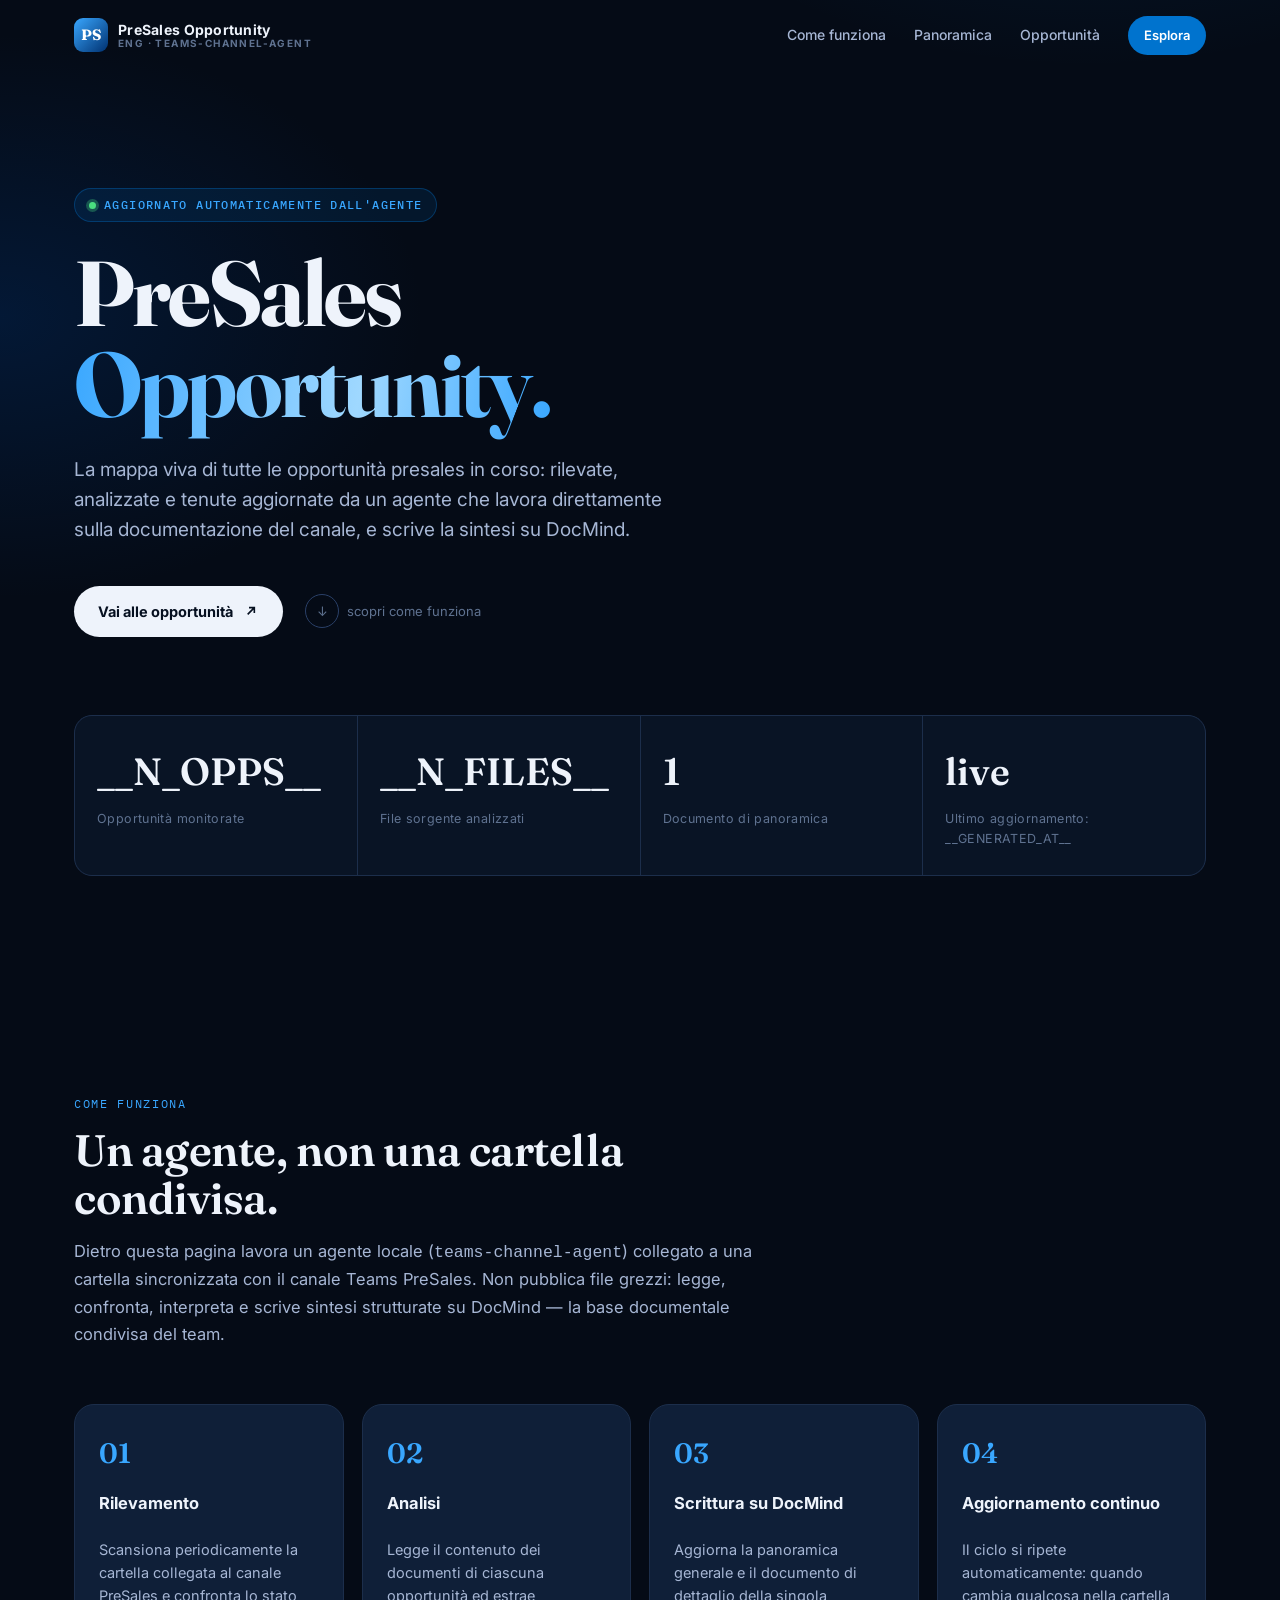
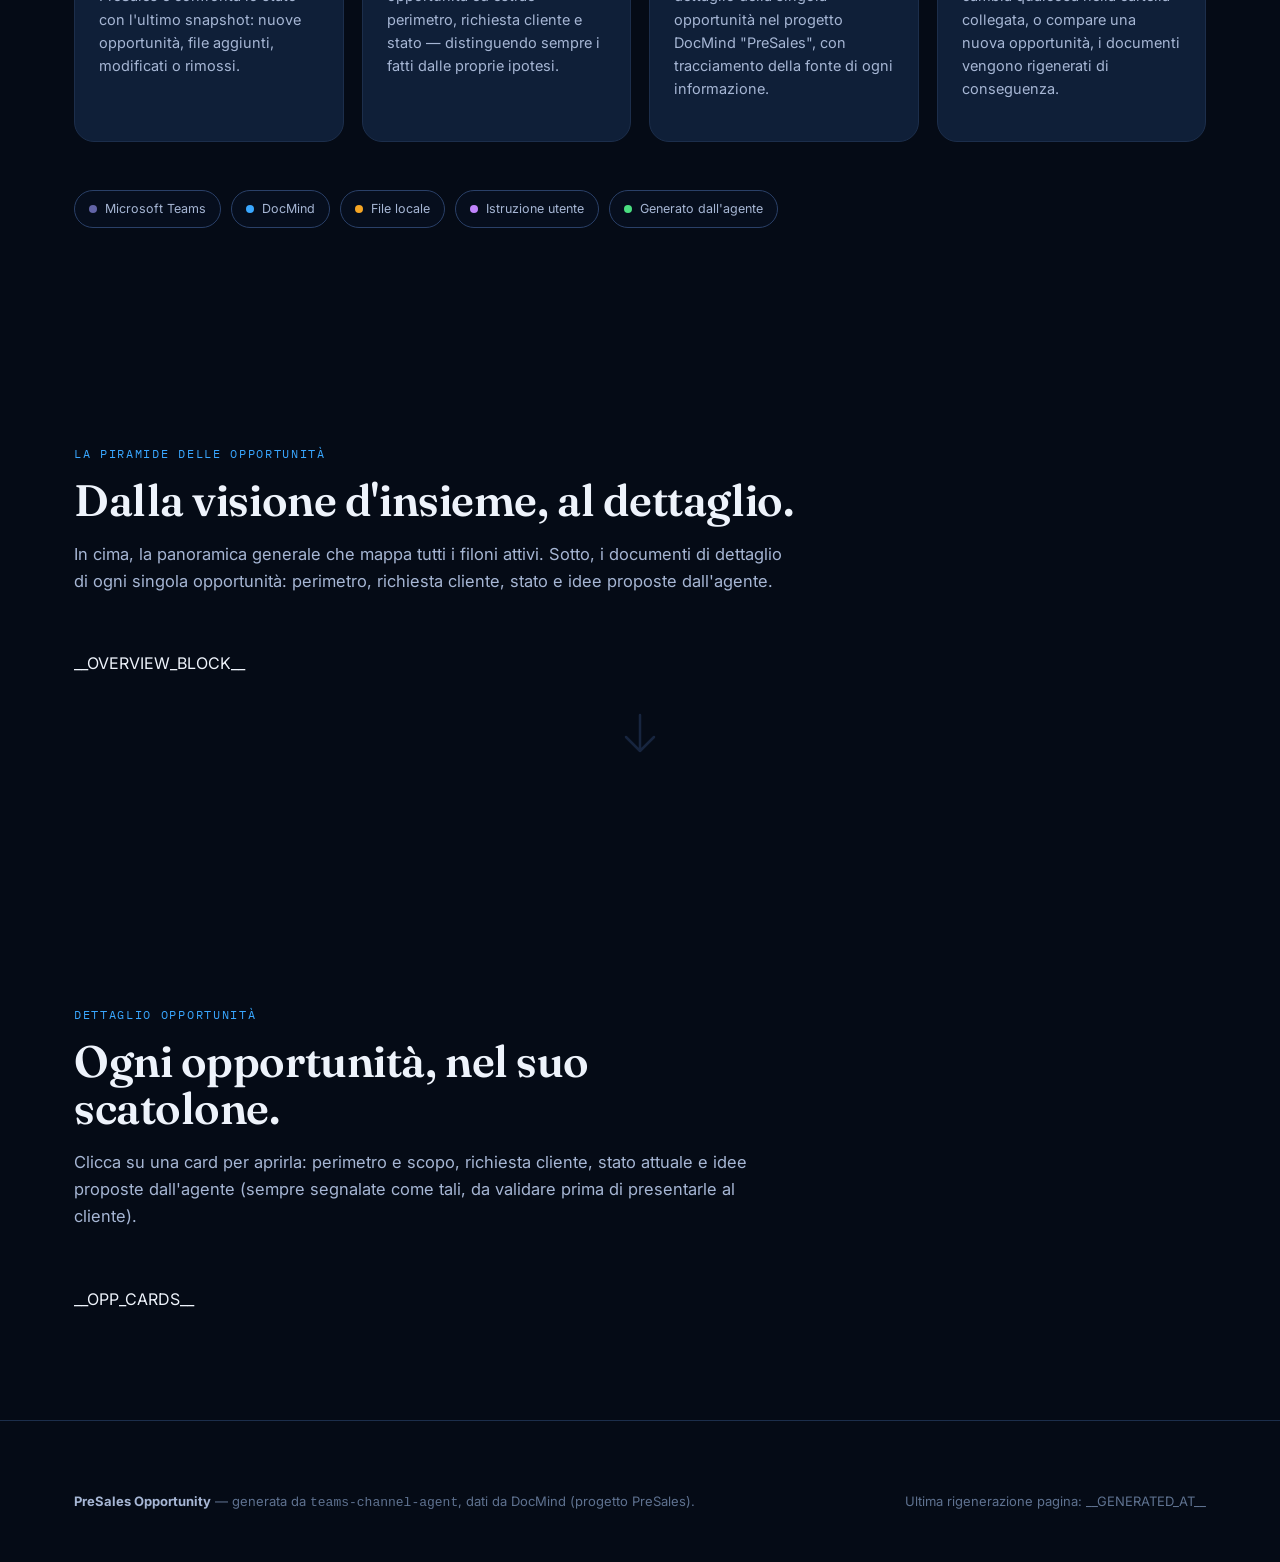
==== site/template.html @ 257a221c "Aggiunge pagina HTML 'PreSales Opportunity' per visualizzare i documenti DocMind - site/template.htm" ====
<!DOCTYPE html>
<html lang="it">
<head>
<meta charset="UTF-8">
<title>PreSales Opportunity — ENG</title>
<meta name="description" content="Panoramica e dettaglio delle opportunità presales, mantenuta dall'agente teams-channel-agent su DocMind.">
<meta name="viewport" content="width=device-width, initial-scale=1">
<link rel="preconnect" href="https://fonts.googleapis.com">
<link rel="preconnect" href="https://fonts.gstatic.com" crossorigin>
<link rel="stylesheet" href="https://fonts.googleapis.com/css2?family=Fraunces:opsz,wght@9..144,500;9..144,600;9..144,700&family=Inter:wght@400;500;600;700;800&family=IBM+Plex+Mono:wght@500&display=swap">
<style>
:root{
  --bg:#050B16; --bg2:#081222; --bg3:#0C1830;
  --card:#0F1F38; --card2:#122744;
  --line:#1C2E4B; --line2:#2A4068;
  --ink:#EEF3FB; --ink2:#A6B6D4; --ink3:#5F7290;
  --blue:#0073CE; --blue2:#39A7FF; --blue-deep:#003170;
  --on-accent:#03101F;
  --radius:20px;
  --maxw:1180px;
  --shadow: 0 20px 60px -20px rgba(0,30,70,.55);
}
*{box-sizing:border-box}
html{scroll-behavior:smooth;background:var(--bg)}
body{
  margin:0;background:
    radial-gradient(70vmax 50vmax at 85% -10%, color-mix(in srgb, var(--blue) 18%, transparent), transparent 60%),
    radial-gradient(60vmax 40vmax at 0% 10%, color-mix(in srgb, var(--blue-deep) 35%, transparent), transparent 55%),
    var(--bg);
  color:var(--ink);
  font-family:"Inter",-apple-system,BlinkMacSystemFont,"Segoe UI",Roboto,sans-serif;
  font-size:16px; line-height:1.6; -webkit-font-smoothing:antialiased; overflow-x:hidden;
}
.wrap{max-width:var(--maxw);margin:0 auto;padding-inline:24px}
a{color:var(--blue2)}
.mono{font-family:"IBM Plex Mono",monospace;font-variant-numeric:tabular-nums}
h1,h2,h3{font-family:"Fraunces",Georgia,serif;letter-spacing:-.01em;margin:0}
::selection{background:color-mix(in srgb, var(--blue) 50%, transparent);color:#fff}

/* progress bar */
.progress{position:fixed;top:0;left:0;height:3px;width:0%;background:linear-gradient(90deg,var(--blue-deep),var(--blue2));z-index:1000;transition:width .08s linear}

/* header */
header.nav{position:fixed;top:0;left:0;right:0;z-index:900;padding:16px 0;transition:background .3s,border-color .3s,backdrop-filter .3s}
header.nav .wrap{display:flex;align-items:center;justify-content:space-between}
header.nav.solid{background:color-mix(in srgb, var(--bg2) 88%, transparent);backdrop-filter:blur(14px);border-bottom:1px solid var(--line)}
.brand{display:flex;align-items:center;gap:10px;text-decoration:none;color:var(--ink);font-weight:700}
.brand-mark{width:34px;height:34px;border-radius:9px;background:linear-gradient(135deg,var(--blue2),var(--blue-deep));display:grid;place-items:center;font-family:"Fraunces",serif;font-weight:700;color:#fff;font-size:15px}
.brand-text{display:flex;flex-direction:column;line-height:1.1}
.brand-text b{font-size:14px;letter-spacing:.02em}
.brand-text span{font-size:10px;color:var(--ink3);letter-spacing:.14em;text-transform:uppercase}
nav.links{display:flex;gap:28px;align-items:center}
nav.links a{color:var(--ink2);text-decoration:none;font-size:14px;font-weight:500;transition:color .2s}
nav.links a:hover{color:var(--ink)}
.nav-cta{background:var(--blue);color:#fff !important;padding:9px 16px;border-radius:980px;font-size:13px !important;font-weight:600 !important;transition:transform .2s, box-shadow .2s}
.nav-cta:hover{transform:translateY(-1px);box-shadow:0 8px 24px -8px color-mix(in srgb, var(--blue) 70%, transparent)}

/* hero */
.hero{position:relative;padding:188px 0 110px;overflow:hidden}
.kicker{display:inline-flex;align-items:center;gap:8px;font-family:"IBM Plex Mono",monospace;font-size:11.5px;font-weight:500;letter-spacing:.12em;text-transform:uppercase;color:var(--blue2);background:color-mix(in srgb, var(--blue) 12%, transparent);border:1px solid color-mix(in srgb, var(--blue) 35%, transparent);padding:7px 14px;border-radius:980px;margin-bottom:26px}
.kicker .dot-live{width:7px;height:7px;border-radius:50%;background:#4ADE80;box-shadow:0 0 0 3px color-mix(in srgb,#4ADE80 30%, transparent);animation:pulse 2s infinite}
@keyframes pulse{0%,100%{opacity:1}50%{opacity:.4}}
h1.title{font-size:clamp(44px,8vw,92px);font-weight:700;line-height:.98;letter-spacing:-.03em;max-width:980px}
h1.title .accent{background:linear-gradient(100deg,var(--blue2),#9fd8ff 60%, var(--blue2));-webkit-background-clip:text;background-clip:text;color:transparent}
.hero p.lead{margin-top:26px;max-width:620px;font-size:19px;color:var(--ink2);line-height:1.6}
.hero-cta-row{margin-top:40px;display:flex;align-items:center;gap:22px;flex-wrap:wrap}
.btn-primary{display:inline-flex;align-items:center;gap:10px;background:var(--ink);color:#061020;font-weight:700;padding:14px 24px;border-radius:980px;text-decoration:none;font-size:14.5px;transition:transform .25s cubic-bezier(.2,.8,.2,1), box-shadow .25s}
.btn-primary:hover{transform:translateY(-2px);box-shadow:0 14px 34px -10px rgba(255,255,255,.25)}
.btn-primary svg{transition:transform .25s}
.btn-primary:hover svg{transform:translate(3px,-3px)}
.scroll-hint{display:inline-flex;align-items:center;gap:8px;color:var(--ink3);font-size:13px;text-decoration:none}
.scroll-hint .circle{width:34px;height:34px;border-radius:50%;border:1px solid var(--line2);display:grid;place-items:center;animation:bob 2.4s ease-in-out infinite}
@keyframes bob{0%,100%{transform:translateY(0)}50%{transform:translateY(5px)}}

/* stats */
.stats{margin-top:78px;display:grid;grid-template-columns:repeat(auto-fit,minmax(150px,1fr));gap:1px;background:var(--line);border:1px solid var(--line);border-radius:18px;overflow:hidden}
.stat{background:color-mix(in srgb, var(--bg2) 92%, transparent);padding:26px 22px}
.stat .num{font-family:"Fraunces",serif;font-size:38px;font-weight:600;color:var(--ink)}
.stat .lab{margin-top:6px;font-size:12.5px;color:var(--ink3);letter-spacing:.03em}

/* section generic */
section{padding:108px 0;position:relative}
.section-label{font-family:"IBM Plex Mono",monospace;font-size:12px;letter-spacing:.14em;text-transform:uppercase;color:var(--blue2);margin-bottom:14px;display:block}
.section-head{max-width:720px;margin-bottom:56px}
.section-head h2{font-size:clamp(28px,4.2vw,44px);font-weight:600;line-height:1.08}
.section-head p{margin-top:16px;color:var(--ink2);font-size:16.5px;line-height:1.65}

/* how it works */
.steps{display:grid;grid-template-columns:repeat(auto-fit,minmax(230px,1fr));gap:18px}
.step{background:var(--card);border:1px solid var(--line);border-radius:var(--radius);padding:26px 24px;transition:transform .3s, border-color .3s, box-shadow .3s}
.step:hover{transform:translateY(-4px);border-color:var(--line2);box-shadow:var(--shadow)}
.step .n{font-family:"Fraunces",serif;font-size:28px;color:var(--blue2);font-weight:600}
.step h4{margin-top:14px;font-size:16.5px;color:var(--ink);font-family:"Inter";font-weight:700}
.step p{margin-top:8px;color:var(--ink2);font-size:14.5px;line-height:1.6}

.legend{margin-top:48px;display:flex;flex-wrap:wrap;gap:10px}
.badge{display:inline-flex;align-items:center;gap:8px;padding:8px 14px;border-radius:980px;border:1px solid var(--line2);font-size:12.5px;color:var(--ink2);background:color-mix(in srgb, var(--bg2) 60%, transparent)}
.badge i{width:8px;height:8px;border-radius:50%;display:inline-block}
.badge.teams i{background:#6264A7}
.badge.docmind i{background:var(--blue2)}
.badge.locale i{background:#F5A524}
.badge.istruzione i{background:#C084FC}
.badge.agente i{background:#4ADE80}

/* pyramid / overview */
.pyramid-tag{display:flex;align-items:center;gap:10px;margin-bottom:18px}
.overview-card{background:linear-gradient(180deg, var(--card2), var(--card));border:1px solid var(--line2);border-radius:28px;padding:40px 40px 10px;box-shadow:var(--shadow);position:relative;overflow:hidden}
.overview-card::before{content:"";position:absolute;inset:0;background:radial-gradient(60% 50% at 15% 0%, color-mix(in srgb,var(--blue) 18%, transparent), transparent 70%);pointer-events:none}
.overview-head{position:relative;display:flex;flex-wrap:wrap;align-items:baseline;gap:14px;margin-bottom:8px}
.overview-kicker{font-family:"IBM Plex Mono",monospace;font-size:11.5px;letter-spacing:.1em;text-transform:uppercase;color:var(--blue2)}
.overview-head h3{font-size:22px;font-weight:600}
.overview-updated{margin-left:auto;font-size:12px;color:var(--ink3)}

.pyramid-connector{display:flex;justify-content:center;margin:36px 0;}
.pyramid-connector svg{opacity:.5}

/* opportunity cards (pyramid base) */
.opp-grid{display:grid;gap:16px}
.opp-card{background:var(--card);border:1px solid var(--line);border-radius:18px;overflow:hidden;transition:border-color .3s, box-shadow .3s}
.opp-card:hover{border-color:var(--line2)}
.opp-card.is-open{box-shadow:var(--shadow);border-color:color-mix(in srgb, var(--accent) 40%, var(--line2))}
.opp-head{all:unset;cursor:pointer;display:grid;grid-template-columns:auto 1fr auto auto;align-items:center;gap:18px;padding:22px 24px;width:100%}
.opp-num{font-family:"IBM Plex Mono",monospace;color:var(--ink3);font-size:13px}
.opp-head-main{display:flex;flex-direction:column;gap:4px;min-width:0}
.opp-title{font-weight:700;font-size:17px;color:var(--ink);font-family:"Inter"}
.opp-client{font-size:13px;color:var(--ink3)}
.opp-status{font-size:11.5px;font-weight:600;color:var(--accent);background:color-mix(in srgb, var(--accent) 16%, transparent);border:1px solid color-mix(in srgb, var(--accent) 45%, transparent);padding:5px 12px;border-radius:980px;white-space:nowrap}
.opp-chevron{width:11px;height:11px;border-right:2px solid var(--ink3);border-bottom:2px solid var(--ink3);transform:rotate(-45deg);transition:transform .3s}
.opp-card.is-open .opp-chevron{transform:rotate(45deg)}
.opp-sub{padding:0 24px 18px 66px;display:flex;gap:10px;flex-wrap:wrap;font-size:12.5px;color:var(--ink3)}
.opp-sub .dot{opacity:.5}
.opp-body{display:grid;grid-template-rows:0fr;transition:grid-template-rows .4s ease}
.opp-body--open{grid-template-rows:1fr}
.opp-card.is-open .opp-body{grid-template-rows:1fr}
.opp-body-inner{overflow:hidden;padding:0 24px}
.opp-card.is-open .opp-body-inner{padding:6px 24px 30px}
.opp-body--open .opp-body-inner{overflow:visible;padding:6px 40px 10px}

/* prose (rendered markdown) */
.prose{color:var(--ink2);font-size:15px;line-height:1.75}
.prose h1{display:none}
.prose h2{font-family:"Inter";font-size:16.5px;font-weight:700;color:var(--ink);margin:26px 0 10px;padding-top:16px;border-top:1px solid var(--line)}
.prose h2:first-child{border-top:none;padding-top:0;margin-top:4px}
.prose h3{font-family:"Inter";font-size:14.5px;font-weight:700;color:var(--ink);margin:18px 0 8px}
.prose p{margin:10px 0}
.prose ul,.prose ol{padding-left:20px;margin:10px 0}
.prose li{margin:6px 0}
.prose strong{color:var(--ink)}
.prose code{background:var(--bg3);padding:2px 6px;border-radius:5px;font-family:"IBM Plex Mono",monospace;font-size:13px;color:var(--blue2)}
.prose table{border-collapse:collapse;width:100%;margin:14px 0;font-size:13.5px}
.prose th,.prose td{border:1px solid var(--line);padding:8px 10px;text-align:left}
.prose th{color:var(--ink);background:var(--bg3)}
.prose blockquote.src-note{margin:14px 0;padding:12px 16px;border-left:3px solid var(--blue2);background:color-mix(in srgb, var(--blue) 8%, transparent);border-radius:0 10px 10px 0;font-size:13.5px;color:var(--ink2)}
.prose blockquote.src-note p{margin:0}

/* reveal animation */
.reveal{opacity:0;transform:translateY(24px);transition:opacity .7s cubic-bezier(.2,.7,.2,1), transform .7s cubic-bezier(.2,.7,.2,1)}
.reveal.in{opacity:1;transform:translateY(0)}

/* footer */
footer{padding:70px 0 50px;border-top:1px solid var(--line)}
footer .wrap{display:flex;justify-content:space-between;flex-wrap:wrap;gap:20px;color:var(--ink3);font-size:13px}
footer strong{color:var(--ink2)}

@media (max-width:720px){
  .opp-head{grid-template-columns:auto 1fr;grid-template-areas:"num main" "status status";row-gap:10px}
  .opp-status{grid-area:status;justify-self:start}
  .opp-chevron{display:none}
  .opp-sub{padding-left:24px}
  .overview-card{padding:28px 22px 10px}
}
</style>
</head>
<body>

<div class="progress" id="progress"></div>

<header class="nav" id="siteNav">
  <div class="wrap">
    <a href="#top" class="brand">
      <span class="brand-mark">PS</span>
      <span class="brand-text"><b>PreSales Opportunity</b><span>ENG &middot; teams-channel-agent</span></span>
    </a>
    <nav class="links">
      <a href="#come-funziona">Come funziona</a>
      <a href="#panoramica">Panoramica</a>
      <a href="#opportunita">Opportunità</a>
      <a href="#panoramica" class="nav-cta">Esplora</a>
    </nav>
  </div>
</header>

<section class="hero" id="top">
  <div class="wrap">
    <span class="kicker"><span class="dot-live"></span> Aggiornato automaticamente dall'agente</span>
    <h1 class="title">PreSales<br><span class="accent">Opportunity.</span></h1>
    <p class="lead">La mappa viva di tutte le opportunità presales in corso: rilevate, analizzate e tenute aggiornate da un agente che lavora direttamente sulla documentazione del canale, e scrive la sintesi su DocMind.</p>
    <div class="hero-cta-row">
      <a href="#opportunita" class="btn-primary">Vai alle opportunità
        <svg width="16" height="16" viewBox="0 0 24 24" fill="none" stroke="currentColor" stroke-width="2.4"><path d="M7 17 17 7M9 7h8v8"/></svg>
      </a>
      <a href="#come-funziona" class="scroll-hint"><span class="circle">&darr;</span> scopri come funziona</a>
    </div>

    <div class="stats">
      <div class="stat"><div class="num mono">__N_OPPS__</div><div class="lab">Opportunità monitorate</div></div>
      <div class="stat"><div class="num mono">__N_FILES__</div><div class="lab">File sorgente analizzati</div></div>
      <div class="stat"><div class="num mono">1</div><div class="lab">Documento di panoramica</div></div>
      <div class="stat"><div class="num mono" id="statUpdated">live</div><div class="lab">Ultimo aggiornamento: __GENERATED_AT__</div></div>
    </div>
  </div>
</section>

<section id="come-funziona">
  <div class="wrap">
    <span class="section-label">Come funziona</span>
    <div class="section-head">
      <h2>Un agente, non una cartella condivisa.</h2>
      <p>Dietro questa pagina lavora un agente locale (<code>teams-channel-agent</code>) collegato a una cartella sincronizzata con il canale Teams PreSales. Non pubblica file grezzi: legge, confronta, interpreta e scrive sintesi strutturate su DocMind — la base documentale condivisa del team.</p>
    </div>
    <div class="steps reveal">
      <div class="step"><div class="n">01</div><h4>Rilevamento</h4><p>Scansiona periodicamente la cartella collegata al canale PreSales e confronta lo stato con l'ultimo snapshot: nuove opportunità, file aggiunti, modificati o rimossi.</p></div>
      <div class="step"><div class="n">02</div><h4>Analisi</h4><p>Legge il contenuto dei documenti di ciascuna opportunità ed estrae perimetro, richiesta cliente e stato — distinguendo sempre i fatti dalle proprie ipotesi.</p></div>
      <div class="step"><div class="n">03</div><h4>Scrittura su DocMind</h4><p>Aggiorna la panoramica generale e il documento di dettaglio della singola opportunità nel progetto DocMind "PreSales", con tracciamento della fonte di ogni informazione.</p></div>
      <div class="step"><div class="n">04</div><h4>Aggiornamento continuo</h4><p>Il ciclo si ripete automaticamente: quando cambia qualcosa nella cartella collegata, o compare una nuova opportunità, i documenti vengono rigenerati di conseguenza.</p></div>
    </div>

    <div class="legend reveal">
      <span class="badge teams"><i></i> Microsoft Teams</span>
      <span class="badge docmind"><i></i> DocMind</span>
      <span class="badge locale"><i></i> File locale</span>
      <span class="badge istruzione"><i></i> Istruzione utente</span>
      <span class="badge agente"><i></i> Generato dall'agente</span>
    </div>
  </div>
</section>

<section id="panoramica">
  <div class="wrap">
    <span class="section-label">La piramide delle opportunità</span>
    <div class="section-head">
      <h2>Dalla visione d'insieme, al dettaglio.</h2>
      <p>In cima, la panoramica generale che mappa tutti i filoni attivi. Sotto, i documenti di dettaglio di ogni singola opportunità: perimetro, richiesta cliente, stato e idee proposte dall'agente.</p>
    </div>
    __OVERVIEW_BLOCK__
    <div class="pyramid-connector reveal">
      <svg width="64" height="40" viewBox="0 0 64 40"><path d="M32 2 L32 38 M18 24 L32 38 L46 24" stroke="#2A4068" stroke-width="2.5" fill="none" stroke-linecap="round" stroke-linejoin="round"/></svg>
    </div>
  </div>
</section>

<section id="opportunita">
  <div class="wrap">
    <span class="section-label">Dettaglio opportunità</span>
    <div class="section-head">
      <h2>Ogni opportunità, nel suo scatolone.</h2>
      <p>Clicca su una card per aprirla: perimetro e scopo, richiesta cliente, stato attuale e idee proposte dall'agente (sempre segnalate come tali, da validare prima di presentarle al cliente).</p>
    </div>
    <div class="opp-grid">
      __OPP_CARDS__
    </div>
  </div>
</section>

<footer>
  <div class="wrap">
    <div><strong>PreSales Opportunity</strong> — generata da <code>teams-channel-agent</code>, dati da DocMind (progetto PreSales).</div>
    <div>Ultima rigenerazione pagina: __GENERATED_AT__</div>
  </div>
</footer>

<script>
// progress bar
const progress = document.getElementById('progress');
function onScroll(){
  const h = document.documentElement;
  const scrolled = (h.scrollTop) / (h.scrollHeight - h.clientHeight) * 100;
  progress.style.width = scrolled + '%';
  document.getElementById('siteNav').classList.toggle('solid', h.scrollTop > 40);
}
document.addEventListener('scroll', onScroll, {passive:true});
onScroll();

// reveal on scroll
const io = new IntersectionObserver((entries)=>{
  entries.forEach(e=>{ if(e.isIntersecting){ e.target.classList.add('in'); io.unobserve(e.target);} });
},{threshold:0.12});
document.querySelectorAll('.reveal').forEach(el=>io.observe(el));

// accordion for opportunity cards
document.querySelectorAll('.opp-card').forEach(card=>{
  const head = card.querySelector('.opp-head');
  const body = card.querySelector('.opp-body');
  head.addEventListener('click', ()=>{
    const isOpen = card.classList.contains('is-open');
    document.querySelectorAll('.opp-card.is-open').forEach(c=>{
      if(c!==card){ c.classList.remove('is-open'); c.querySelector('.opp-head').setAttribute('aria-expanded','false'); }
    });
    card.classList.toggle('is-open', !isOpen);
    head.setAttribute('aria-expanded', String(!isOpen));
    if(!isOpen){ setTimeout(()=>card.scrollIntoView({behavior:'smooth', block:'nearest'}), 120); }
  });
});

// smooth nav
document.querySelectorAll('a[href^="#"]').forEach(a=>{
  a.addEventListener('click', e=>{
    const id = a.getAttribute('href').slice(1);
    const target = document.getElementById(id);
    if(target){ e.preventDefault(); target.scrollIntoView({behavior:'smooth', block:'start'}); }
  });
});
</script>
</body>
</html>
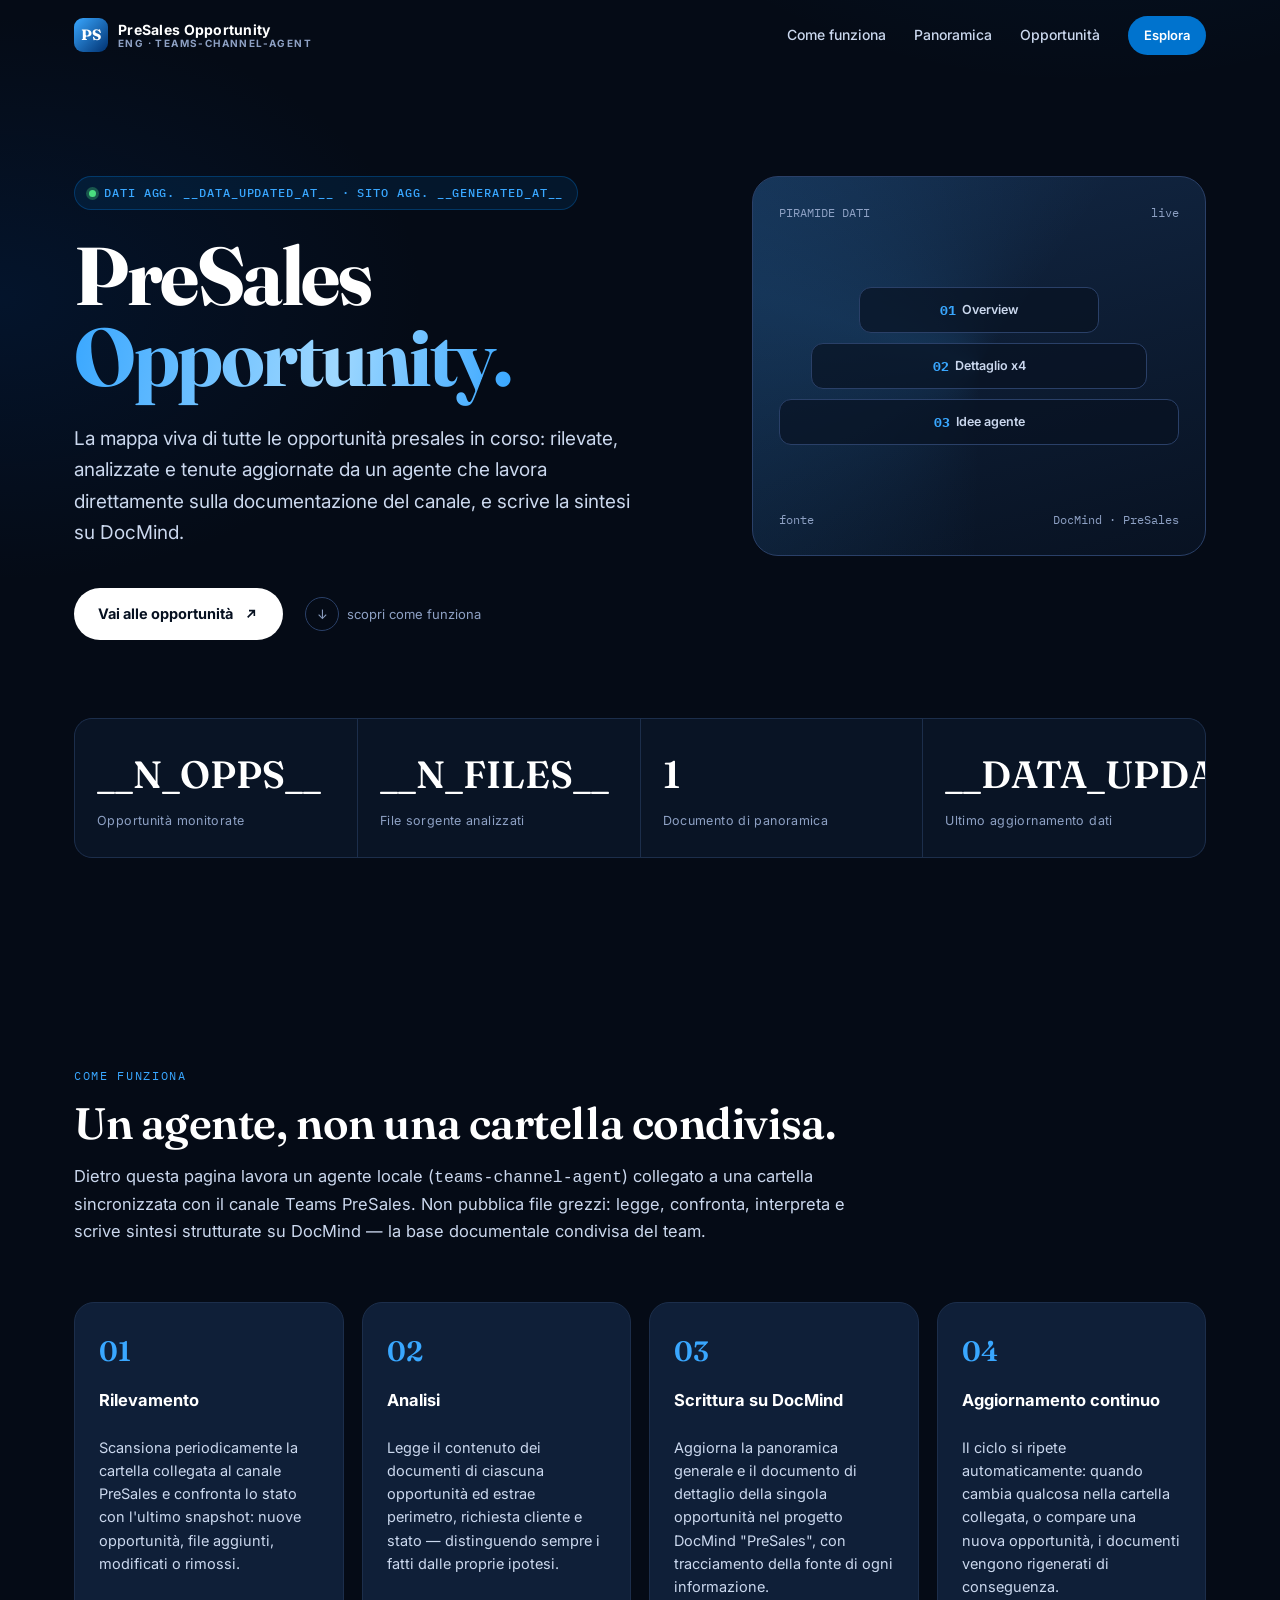
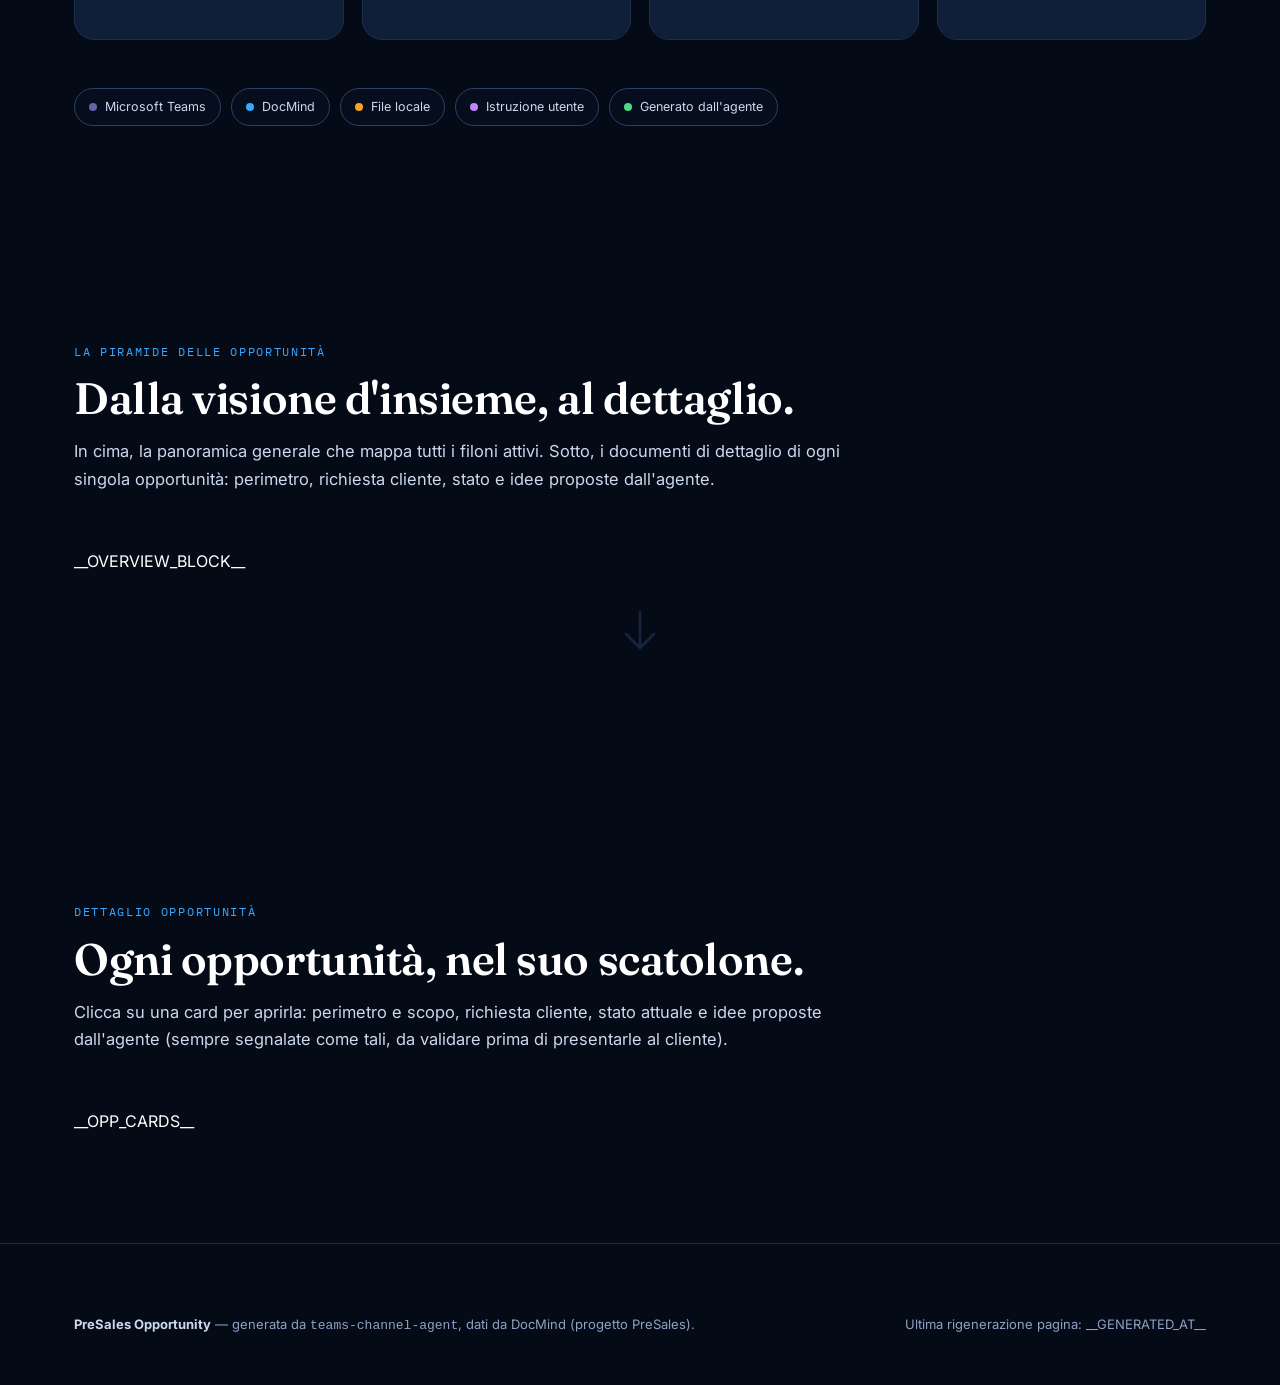
==== commit a338ce16: "Migliora layout/leggibilità pagina PreSales e rende reale l'auto-aggiornamento - Hero a due colonne " ====
--- a/site/template.html
+++ b/site/template.html
@@ -13,7 +13,7 @@
   --bg:#050B16; --bg2:#081222; --bg3:#0C1830;
   --card:#0F1F38; --card2:#122744;
   --line:#1C2E4B; --line2:#2A4068;
-  --ink:#EEF3FB; --ink2:#A6B6D4; --ink3:#5F7290;
+  --ink:#FFFFFF; --ink2:#CBD8EE; --ink3:#8EA1C4;
   --blue:#0073CE; --blue2:#39A7FF; --blue-deep:#003170;
   --on-accent:#03101F;
   --radius:20px;
@@ -24,8 +24,8 @@
 html{scroll-behavior:smooth;background:var(--bg)}
 body{
   margin:0;background:
-    radial-gradient(70vmax 50vmax at 85% -10%, color-mix(in srgb, var(--blue) 18%, transparent), transparent 60%),
-    radial-gradient(60vmax 40vmax at 0% 10%, color-mix(in srgb, var(--blue-deep) 35%, transparent), transparent 55%),
+    radial-gradient(70vmax 50vmax at 85% -10%, color-mix(in srgb, var(--blue) 12%, transparent), transparent 60%),
+    radial-gradient(60vmax 40vmax at 0% 10%, color-mix(in srgb, var(--blue-deep) 24%, transparent), transparent 55%),
     var(--bg);
   color:var(--ink);
   font-family:"Inter",-apple-system,BlinkMacSystemFont,"Segoe UI",Roboto,sans-serif;
@@ -56,13 +56,24 @@
 .nav-cta:hover{transform:translateY(-1px);box-shadow:0 8px 24px -8px color-mix(in srgb, var(--blue) 70%, transparent)}
 
 /* hero */
-.hero{position:relative;padding:188px 0 110px;overflow:hidden}
-.kicker{display:inline-flex;align-items:center;gap:8px;font-family:"IBM Plex Mono",monospace;font-size:11.5px;font-weight:500;letter-spacing:.12em;text-transform:uppercase;color:var(--blue2);background:color-mix(in srgb, var(--blue) 12%, transparent);border:1px solid color-mix(in srgb, var(--blue) 35%, transparent);padding:7px 14px;border-radius:980px;margin-bottom:26px}
+.hero{position:relative;padding:176px 0 100px;overflow:hidden}
+.hero-grid{display:grid;grid-template-columns:1.25fr .9fr;gap:48px;align-items:start}
+.hero-visual{position:relative;min-height:380px;border:1px solid var(--line2);border-radius:26px;background:linear-gradient(165deg, var(--card2), var(--bg2));overflow:hidden;display:flex;flex-direction:column;justify-content:space-between;padding:26px}
+.hero-visual::before{content:"";position:absolute;inset:-30%;background:conic-gradient(from 180deg at 50% 50%, transparent, color-mix(in srgb,var(--blue2) 30%, transparent), transparent 60%);animation:spin 14s linear infinite;opacity:.5}
+@keyframes spin{to{transform:rotate(360deg)}}
+.hero-visual .hv-row{position:relative;display:flex;justify-content:space-between;align-items:center;font-family:"IBM Plex Mono",monospace;font-size:12px;color:var(--ink3)}
+.hero-visual .hv-pyramid{position:relative;flex:1;display:flex;flex-direction:column;align-items:center;justify-content:center;gap:10px;padding:20px 0}
+.hv-tier{display:flex;align-items:center;justify-content:center;border:1px solid var(--line2);border-radius:12px;background:color-mix(in srgb, var(--bg2) 70%, transparent);color:var(--ink2);font-size:12.5px;font-weight:600;padding:12px 0}
+.hv-tier.t1{width:60%}
+.hv-tier.t2{width:84%}
+.hv-tier.t3{width:100%}
+.hv-tier b{color:var(--blue2);font-family:"IBM Plex Mono",monospace;margin-right:6px}
+.kicker{display:inline-flex;align-items:center;gap:8px;font-family:"IBM Plex Mono",monospace;font-size:11.5px;font-weight:500;letter-spacing:.08em;text-transform:uppercase;color:var(--blue2);background:color-mix(in srgb, var(--blue) 12%, transparent);border:1px solid color-mix(in srgb, var(--blue) 35%, transparent);padding:7px 14px;border-radius:980px;margin-bottom:26px;flex-wrap:wrap}
 .kicker .dot-live{width:7px;height:7px;border-radius:50%;background:#4ADE80;box-shadow:0 0 0 3px color-mix(in srgb,#4ADE80 30%, transparent);animation:pulse 2s infinite}
 @keyframes pulse{0%,100%{opacity:1}50%{opacity:.4}}
-h1.title{font-size:clamp(44px,8vw,92px);font-weight:700;line-height:.98;letter-spacing:-.03em;max-width:980px}
+h1.title{font-size:clamp(44px,6.4vw,84px);font-weight:700;line-height:.98;letter-spacing:-.03em}
 h1.title .accent{background:linear-gradient(100deg,var(--blue2),#9fd8ff 60%, var(--blue2));-webkit-background-clip:text;background-clip:text;color:transparent}
-.hero p.lead{margin-top:26px;max-width:620px;font-size:19px;color:var(--ink2);line-height:1.6}
+.hero p.lead{margin-top:26px;max-width:92%;font-size:19px;color:var(--ink2);line-height:1.65}
 .hero-cta-row{margin-top:40px;display:flex;align-items:center;gap:22px;flex-wrap:wrap}
 .btn-primary{display:inline-flex;align-items:center;gap:10px;background:var(--ink);color:#061020;font-weight:700;padding:14px 24px;border-radius:980px;text-decoration:none;font-size:14.5px;transition:transform .25s cubic-bezier(.2,.8,.2,1), box-shadow .25s}
 .btn-primary:hover{transform:translateY(-2px);box-shadow:0 14px 34px -10px rgba(255,255,255,.25)}
@@ -81,7 +92,7 @@
 /* section generic */
 section{padding:108px 0;position:relative}
 .section-label{font-family:"IBM Plex Mono",monospace;font-size:12px;letter-spacing:.14em;text-transform:uppercase;color:var(--blue2);margin-bottom:14px;display:block}
-.section-head{max-width:720px;margin-bottom:56px}
+.section-head{max-width:800px;margin-bottom:56px}
 .section-head h2{font-size:clamp(28px,4.2vw,44px);font-weight:600;line-height:1.08}
 .section-head p{margin-top:16px;color:var(--ink2);font-size:16.5px;line-height:1.65}
 
@@ -162,6 +173,10 @@
 footer .wrap{display:flex;justify-content:space-between;flex-wrap:wrap;gap:20px;color:var(--ink3);font-size:13px}
 footer strong{color:var(--ink2)}
 
+@media (max-width:860px){
+  .hero-grid{grid-template-columns:1fr}
+  .hero-visual{display:none}
+}
 @media (max-width:720px){
   .opp-head{grid-template-columns:auto 1fr;grid-template-areas:"num main" "status status";row-gap:10px}
   .opp-status{grid-area:status;justify-self:start}
@@ -192,21 +207,34 @@
 
 <section class="hero" id="top">
   <div class="wrap">
-    <span class="kicker"><span class="dot-live"></span> Aggiornato automaticamente dall'agente</span>
-    <h1 class="title">PreSales<br><span class="accent">Opportunity.</span></h1>
-    <p class="lead">La mappa viva di tutte le opportunità presales in corso: rilevate, analizzate e tenute aggiornate da un agente che lavora direttamente sulla documentazione del canale, e scrive la sintesi su DocMind.</p>
-    <div class="hero-cta-row">
-      <a href="#opportunita" class="btn-primary">Vai alle opportunità
-        <svg width="16" height="16" viewBox="0 0 24 24" fill="none" stroke="currentColor" stroke-width="2.4"><path d="M7 17 17 7M9 7h8v8"/></svg>
-      </a>
-      <a href="#come-funziona" class="scroll-hint"><span class="circle">&darr;</span> scopri come funziona</a>
+    <div class="hero-grid">
+      <div class="hero-text">
+        <span class="kicker"><span class="dot-live"></span> Dati agg. __DATA_UPDATED_AT__ &middot; Sito agg. __GENERATED_AT__</span>
+        <h1 class="title">PreSales<br><span class="accent">Opportunity.</span></h1>
+        <p class="lead">La mappa viva di tutte le opportunità presales in corso: rilevate, analizzate e tenute aggiornate da un agente che lavora direttamente sulla documentazione del canale, e scrive la sintesi su DocMind.</p>
+        <div class="hero-cta-row">
+          <a href="#opportunita" class="btn-primary">Vai alle opportunità
+            <svg width="16" height="16" viewBox="0 0 24 24" fill="none" stroke="currentColor" stroke-width="2.4"><path d="M7 17 17 7M9 7h8v8"/></svg>
+          </a>
+          <a href="#come-funziona" class="scroll-hint"><span class="circle">&darr;</span> scopri come funziona</a>
+        </div>
+      </div>
+      <div class="hero-visual reveal">
+        <div class="hv-row"><span>PIRAMIDE DATI</span><span>live</span></div>
+        <div class="hv-pyramid">
+          <div class="hv-tier t1"><b>01</b> Overview</div>
+          <div class="hv-tier t2"><b>02</b> Dettaglio x4</div>
+          <div class="hv-tier t3"><b>03</b> Idee agente</div>
+        </div>
+        <div class="hv-row"><span>fonte</span><span>DocMind · PreSales</span></div>
+      </div>
     </div>
 
     <div class="stats">
       <div class="stat"><div class="num mono">__N_OPPS__</div><div class="lab">Opportunità monitorate</div></div>
       <div class="stat"><div class="num mono">__N_FILES__</div><div class="lab">File sorgente analizzati</div></div>
       <div class="stat"><div class="num mono">1</div><div class="lab">Documento di panoramica</div></div>
-      <div class="stat"><div class="num mono" id="statUpdated">live</div><div class="lab">Ultimo aggiornamento: __GENERATED_AT__</div></div>
+      <div class="stat"><div class="num mono" id="statUpdated">__DATA_UPDATED_AT__</div><div class="lab">Ultimo aggiornamento dati</div></div>
     </div>
   </div>
 </section>
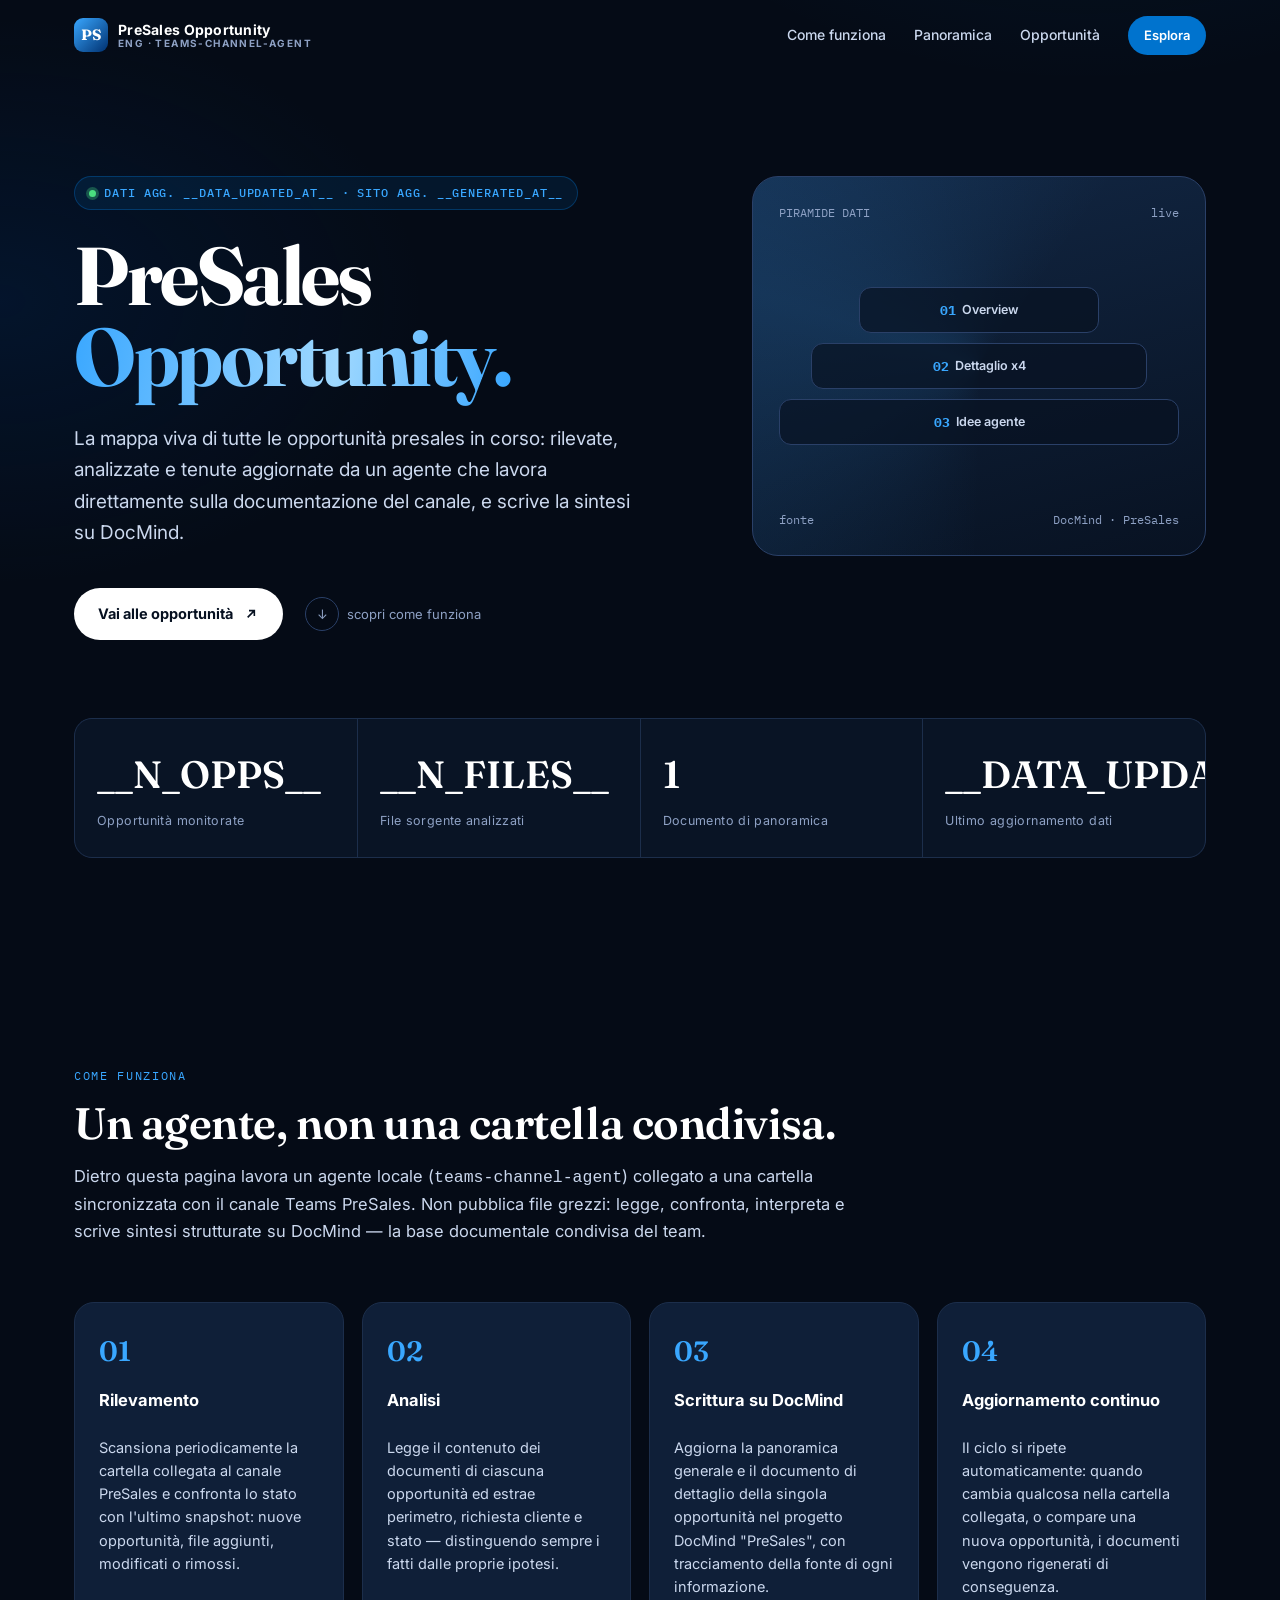
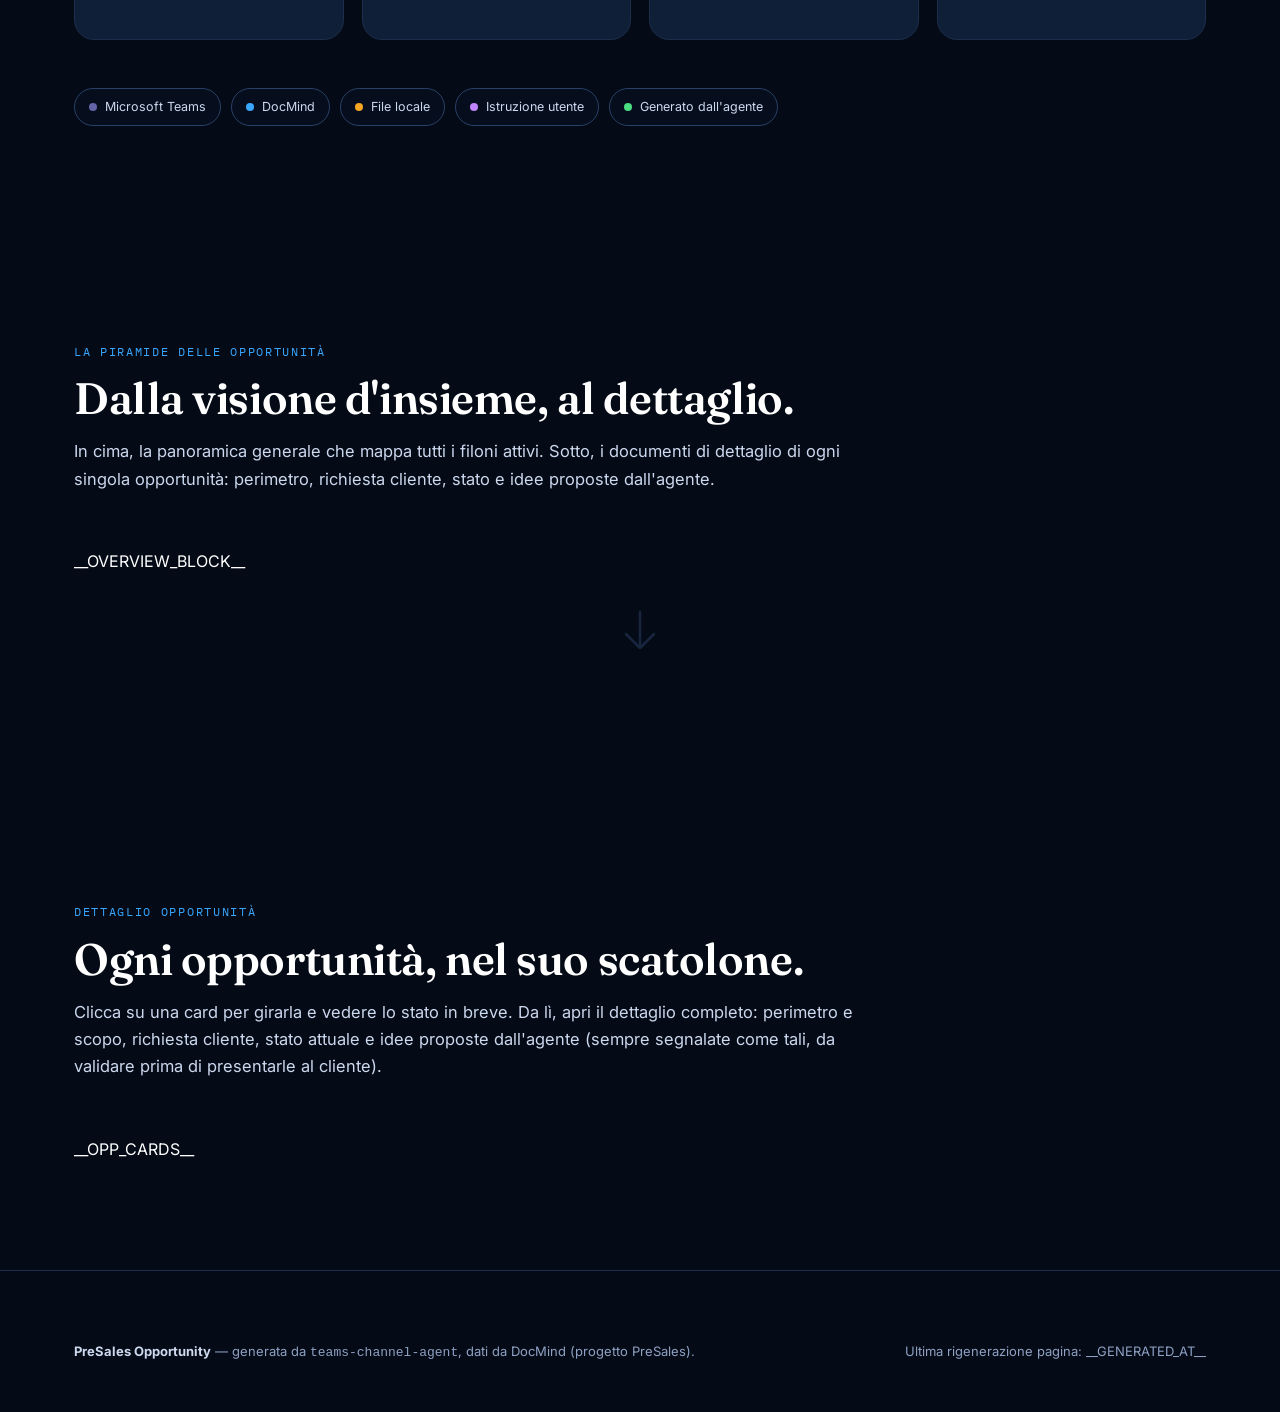
==== commit 429b2942: "Card opportunità flip + pagine di dettaglio navigabili - Sezione Opportunità ora mostra card (fronte" ====
--- a/site/template.html
+++ b/site/template.html
@@ -8,183 +8,7 @@
 <link rel="preconnect" href="https://fonts.googleapis.com">
 <link rel="preconnect" href="https://fonts.gstatic.com" crossorigin>
 <link rel="stylesheet" href="https://fonts.googleapis.com/css2?family=Fraunces:opsz,wght@9..144,500;9..144,600;9..144,700&family=Inter:wght@400;500;600;700;800&family=IBM+Plex+Mono:wght@500&display=swap">
-<style>
-:root{
-  --bg:#050B16; --bg2:#081222; --bg3:#0C1830;
-  --card:#0F1F38; --card2:#122744;
-  --line:#1C2E4B; --line2:#2A4068;
-  --ink:#FFFFFF; --ink2:#CBD8EE; --ink3:#8EA1C4;
-  --blue:#0073CE; --blue2:#39A7FF; --blue-deep:#003170;
-  --on-accent:#03101F;
-  --radius:20px;
-  --maxw:1180px;
-  --shadow: 0 20px 60px -20px rgba(0,30,70,.55);
-}
-*{box-sizing:border-box}
-html{scroll-behavior:smooth;background:var(--bg)}
-body{
-  margin:0;background:
-    radial-gradient(70vmax 50vmax at 85% -10%, color-mix(in srgb, var(--blue) 12%, transparent), transparent 60%),
-    radial-gradient(60vmax 40vmax at 0% 10%, color-mix(in srgb, var(--blue-deep) 24%, transparent), transparent 55%),
-    var(--bg);
-  color:var(--ink);
-  font-family:"Inter",-apple-system,BlinkMacSystemFont,"Segoe UI",Roboto,sans-serif;
-  font-size:16px; line-height:1.6; -webkit-font-smoothing:antialiased; overflow-x:hidden;
-}
-.wrap{max-width:var(--maxw);margin:0 auto;padding-inline:24px}
-a{color:var(--blue2)}
-.mono{font-family:"IBM Plex Mono",monospace;font-variant-numeric:tabular-nums}
-h1,h2,h3{font-family:"Fraunces",Georgia,serif;letter-spacing:-.01em;margin:0}
-::selection{background:color-mix(in srgb, var(--blue) 50%, transparent);color:#fff}
-
-/* progress bar */
-.progress{position:fixed;top:0;left:0;height:3px;width:0%;background:linear-gradient(90deg,var(--blue-deep),var(--blue2));z-index:1000;transition:width .08s linear}
-
-/* header */
-header.nav{position:fixed;top:0;left:0;right:0;z-index:900;padding:16px 0;transition:background .3s,border-color .3s,backdrop-filter .3s}
-header.nav .wrap{display:flex;align-items:center;justify-content:space-between}
-header.nav.solid{background:color-mix(in srgb, var(--bg2) 88%, transparent);backdrop-filter:blur(14px);border-bottom:1px solid var(--line)}
-.brand{display:flex;align-items:center;gap:10px;text-decoration:none;color:var(--ink);font-weight:700}
-.brand-mark{width:34px;height:34px;border-radius:9px;background:linear-gradient(135deg,var(--blue2),var(--blue-deep));display:grid;place-items:center;font-family:"Fraunces",serif;font-weight:700;color:#fff;font-size:15px}
-.brand-text{display:flex;flex-direction:column;line-height:1.1}
-.brand-text b{font-size:14px;letter-spacing:.02em}
-.brand-text span{font-size:10px;color:var(--ink3);letter-spacing:.14em;text-transform:uppercase}
-nav.links{display:flex;gap:28px;align-items:center}
-nav.links a{color:var(--ink2);text-decoration:none;font-size:14px;font-weight:500;transition:color .2s}
-nav.links a:hover{color:var(--ink)}
-.nav-cta{background:var(--blue);color:#fff !important;padding:9px 16px;border-radius:980px;font-size:13px !important;font-weight:600 !important;transition:transform .2s, box-shadow .2s}
-.nav-cta:hover{transform:translateY(-1px);box-shadow:0 8px 24px -8px color-mix(in srgb, var(--blue) 70%, transparent)}
-
-/* hero */
-.hero{position:relative;padding:176px 0 100px;overflow:hidden}
-.hero-grid{display:grid;grid-template-columns:1.25fr .9fr;gap:48px;align-items:start}
-.hero-visual{position:relative;min-height:380px;border:1px solid var(--line2);border-radius:26px;background:linear-gradient(165deg, var(--card2), var(--bg2));overflow:hidden;display:flex;flex-direction:column;justify-content:space-between;padding:26px}
-.hero-visual::before{content:"";position:absolute;inset:-30%;background:conic-gradient(from 180deg at 50% 50%, transparent, color-mix(in srgb,var(--blue2) 30%, transparent), transparent 60%);animation:spin 14s linear infinite;opacity:.5}
-@keyframes spin{to{transform:rotate(360deg)}}
-.hero-visual .hv-row{position:relative;display:flex;justify-content:space-between;align-items:center;font-family:"IBM Plex Mono",monospace;font-size:12px;color:var(--ink3)}
-.hero-visual .hv-pyramid{position:relative;flex:1;display:flex;flex-direction:column;align-items:center;justify-content:center;gap:10px;padding:20px 0}
-.hv-tier{display:flex;align-items:center;justify-content:center;border:1px solid var(--line2);border-radius:12px;background:color-mix(in srgb, var(--bg2) 70%, transparent);color:var(--ink2);font-size:12.5px;font-weight:600;padding:12px 0}
-.hv-tier.t1{width:60%}
-.hv-tier.t2{width:84%}
-.hv-tier.t3{width:100%}
-.hv-tier b{color:var(--blue2);font-family:"IBM Plex Mono",monospace;margin-right:6px}
-.kicker{display:inline-flex;align-items:center;gap:8px;font-family:"IBM Plex Mono",monospace;font-size:11.5px;font-weight:500;letter-spacing:.08em;text-transform:uppercase;color:var(--blue2);background:color-mix(in srgb, var(--blue) 12%, transparent);border:1px solid color-mix(in srgb, var(--blue) 35%, transparent);padding:7px 14px;border-radius:980px;margin-bottom:26px;flex-wrap:wrap}
-.kicker .dot-live{width:7px;height:7px;border-radius:50%;background:#4ADE80;box-shadow:0 0 0 3px color-mix(in srgb,#4ADE80 30%, transparent);animation:pulse 2s infinite}
-@keyframes pulse{0%,100%{opacity:1}50%{opacity:.4}}
-h1.title{font-size:clamp(44px,6.4vw,84px);font-weight:700;line-height:.98;letter-spacing:-.03em}
-h1.title .accent{background:linear-gradient(100deg,var(--blue2),#9fd8ff 60%, var(--blue2));-webkit-background-clip:text;background-clip:text;color:transparent}
-.hero p.lead{margin-top:26px;max-width:92%;font-size:19px;color:var(--ink2);line-height:1.65}
-.hero-cta-row{margin-top:40px;display:flex;align-items:center;gap:22px;flex-wrap:wrap}
-.btn-primary{display:inline-flex;align-items:center;gap:10px;background:var(--ink);color:#061020;font-weight:700;padding:14px 24px;border-radius:980px;text-decoration:none;font-size:14.5px;transition:transform .25s cubic-bezier(.2,.8,.2,1), box-shadow .25s}
-.btn-primary:hover{transform:translateY(-2px);box-shadow:0 14px 34px -10px rgba(255,255,255,.25)}
-.btn-primary svg{transition:transform .25s}
-.btn-primary:hover svg{transform:translate(3px,-3px)}
-.scroll-hint{display:inline-flex;align-items:center;gap:8px;color:var(--ink3);font-size:13px;text-decoration:none}
-.scroll-hint .circle{width:34px;height:34px;border-radius:50%;border:1px solid var(--line2);display:grid;place-items:center;animation:bob 2.4s ease-in-out infinite}
-@keyframes bob{0%,100%{transform:translateY(0)}50%{transform:translateY(5px)}}
-
-/* stats */
-.stats{margin-top:78px;display:grid;grid-template-columns:repeat(auto-fit,minmax(150px,1fr));gap:1px;background:var(--line);border:1px solid var(--line);border-radius:18px;overflow:hidden}
-.stat{background:color-mix(in srgb, var(--bg2) 92%, transparent);padding:26px 22px}
-.stat .num{font-family:"Fraunces",serif;font-size:38px;font-weight:600;color:var(--ink)}
-.stat .lab{margin-top:6px;font-size:12.5px;color:var(--ink3);letter-spacing:.03em}
-
-/* section generic */
-section{padding:108px 0;position:relative}
-.section-label{font-family:"IBM Plex Mono",monospace;font-size:12px;letter-spacing:.14em;text-transform:uppercase;color:var(--blue2);margin-bottom:14px;display:block}
-.section-head{max-width:800px;margin-bottom:56px}
-.section-head h2{font-size:clamp(28px,4.2vw,44px);font-weight:600;line-height:1.08}
-.section-head p{margin-top:16px;color:var(--ink2);font-size:16.5px;line-height:1.65}
-
-/* how it works */
-.steps{display:grid;grid-template-columns:repeat(auto-fit,minmax(230px,1fr));gap:18px}
-.step{background:var(--card);border:1px solid var(--line);border-radius:var(--radius);padding:26px 24px;transition:transform .3s, border-color .3s, box-shadow .3s}
-.step:hover{transform:translateY(-4px);border-color:var(--line2);box-shadow:var(--shadow)}
-.step .n{font-family:"Fraunces",serif;font-size:28px;color:var(--blue2);font-weight:600}
-.step h4{margin-top:14px;font-size:16.5px;color:var(--ink);font-family:"Inter";font-weight:700}
-.step p{margin-top:8px;color:var(--ink2);font-size:14.5px;line-height:1.6}
-
-.legend{margin-top:48px;display:flex;flex-wrap:wrap;gap:10px}
-.badge{display:inline-flex;align-items:center;gap:8px;padding:8px 14px;border-radius:980px;border:1px solid var(--line2);font-size:12.5px;color:var(--ink2);background:color-mix(in srgb, var(--bg2) 60%, transparent)}
-.badge i{width:8px;height:8px;border-radius:50%;display:inline-block}
-.badge.teams i{background:#6264A7}
-.badge.docmind i{background:var(--blue2)}
-.badge.locale i{background:#F5A524}
-.badge.istruzione i{background:#C084FC}
-.badge.agente i{background:#4ADE80}
-
-/* pyramid / overview */
-.pyramid-tag{display:flex;align-items:center;gap:10px;margin-bottom:18px}
-.overview-card{background:linear-gradient(180deg, var(--card2), var(--card));border:1px solid var(--line2);border-radius:28px;padding:40px 40px 10px;box-shadow:var(--shadow);position:relative;overflow:hidden}
-.overview-card::before{content:"";position:absolute;inset:0;background:radial-gradient(60% 50% at 15% 0%, color-mix(in srgb,var(--blue) 18%, transparent), transparent 70%);pointer-events:none}
-.overview-head{position:relative;display:flex;flex-wrap:wrap;align-items:baseline;gap:14px;margin-bottom:8px}
-.overview-kicker{font-family:"IBM Plex Mono",monospace;font-size:11.5px;letter-spacing:.1em;text-transform:uppercase;color:var(--blue2)}
-.overview-head h3{font-size:22px;font-weight:600}
-.overview-updated{margin-left:auto;font-size:12px;color:var(--ink3)}
-
-.pyramid-connector{display:flex;justify-content:center;margin:36px 0;}
-.pyramid-connector svg{opacity:.5}
-
-/* opportunity cards (pyramid base) */
-.opp-grid{display:grid;gap:16px}
-.opp-card{background:var(--card);border:1px solid var(--line);border-radius:18px;overflow:hidden;transition:border-color .3s, box-shadow .3s}
-.opp-card:hover{border-color:var(--line2)}
-.opp-card.is-open{box-shadow:var(--shadow);border-color:color-mix(in srgb, var(--accent) 40%, var(--line2))}
-.opp-head{all:unset;cursor:pointer;display:grid;grid-template-columns:auto 1fr auto auto;align-items:center;gap:18px;padding:22px 24px;width:100%}
-.opp-num{font-family:"IBM Plex Mono",monospace;color:var(--ink3);font-size:13px}
-.opp-head-main{display:flex;flex-direction:column;gap:4px;min-width:0}
-.opp-title{font-weight:700;font-size:17px;color:var(--ink);font-family:"Inter"}
-.opp-client{font-size:13px;color:var(--ink3)}
-.opp-status{font-size:11.5px;font-weight:600;color:var(--accent);background:color-mix(in srgb, var(--accent) 16%, transparent);border:1px solid color-mix(in srgb, var(--accent) 45%, transparent);padding:5px 12px;border-radius:980px;white-space:nowrap}
-.opp-chevron{width:11px;height:11px;border-right:2px solid var(--ink3);border-bottom:2px solid var(--ink3);transform:rotate(-45deg);transition:transform .3s}
-.opp-card.is-open .opp-chevron{transform:rotate(45deg)}
-.opp-sub{padding:0 24px 18px 66px;display:flex;gap:10px;flex-wrap:wrap;font-size:12.5px;color:var(--ink3)}
-.opp-sub .dot{opacity:.5}
-.opp-body{display:grid;grid-template-rows:0fr;transition:grid-template-rows .4s ease}
-.opp-body--open{grid-template-rows:1fr}
-.opp-card.is-open .opp-body{grid-template-rows:1fr}
-.opp-body-inner{overflow:hidden;padding:0 24px}
-.opp-card.is-open .opp-body-inner{padding:6px 24px 30px}
-.opp-body--open .opp-body-inner{overflow:visible;padding:6px 40px 10px}
-
-/* prose (rendered markdown) */
-.prose{color:var(--ink2);font-size:15px;line-height:1.75}
-.prose h1{display:none}
-.prose h2{font-family:"Inter";font-size:16.5px;font-weight:700;color:var(--ink);margin:26px 0 10px;padding-top:16px;border-top:1px solid var(--line)}
-.prose h2:first-child{border-top:none;padding-top:0;margin-top:4px}
-.prose h3{font-family:"Inter";font-size:14.5px;font-weight:700;color:var(--ink);margin:18px 0 8px}
-.prose p{margin:10px 0}
-.prose ul,.prose ol{padding-left:20px;margin:10px 0}
-.prose li{margin:6px 0}
-.prose strong{color:var(--ink)}
-.prose code{background:var(--bg3);padding:2px 6px;border-radius:5px;font-family:"IBM Plex Mono",monospace;font-size:13px;color:var(--blue2)}
-.prose table{border-collapse:collapse;width:100%;margin:14px 0;font-size:13.5px}
-.prose th,.prose td{border:1px solid var(--line);padding:8px 10px;text-align:left}
-.prose th{color:var(--ink);background:var(--bg3)}
-.prose blockquote.src-note{margin:14px 0;padding:12px 16px;border-left:3px solid var(--blue2);background:color-mix(in srgb, var(--blue) 8%, transparent);border-radius:0 10px 10px 0;font-size:13.5px;color:var(--ink2)}
-.prose blockquote.src-note p{margin:0}
-
-/* reveal animation */
-.reveal{opacity:0;transform:translateY(24px);transition:opacity .7s cubic-bezier(.2,.7,.2,1), transform .7s cubic-bezier(.2,.7,.2,1)}
-.reveal.in{opacity:1;transform:translateY(0)}
-
-/* footer */
-footer{padding:70px 0 50px;border-top:1px solid var(--line)}
-footer .wrap{display:flex;justify-content:space-between;flex-wrap:wrap;gap:20px;color:var(--ink3);font-size:13px}
-footer strong{color:var(--ink2)}
-
-@media (max-width:860px){
-  .hero-grid{grid-template-columns:1fr}
-  .hero-visual{display:none}
-}
-@media (max-width:720px){
-  .opp-head{grid-template-columns:auto 1fr;grid-template-areas:"num main" "status status";row-gap:10px}
-  .opp-status{grid-area:status;justify-self:start}
-  .opp-chevron{display:none}
-  .opp-sub{padding-left:24px}
-  .overview-card{padding:28px 22px 10px}
-}
-</style>
+<link rel="stylesheet" href="assets/site.css">
 </head>
 <body>
 
@@ -282,7 +106,7 @@
     <span class="section-label">Dettaglio opportunità</span>
     <div class="section-head">
       <h2>Ogni opportunità, nel suo scatolone.</h2>
-      <p>Clicca su una card per aprirla: perimetro e scopo, richiesta cliente, stato attuale e idee proposte dall'agente (sempre segnalate come tali, da validare prima di presentarle al cliente).</p>
+      <p>Clicca su una card per girarla e vedere lo stato in breve. Da lì, apri il dettaglio completo: perimetro e scopo, richiesta cliente, stato attuale e idee proposte dall'agente (sempre segnalate come tali, da validare prima di presentarle al cliente).</p>
     </div>
     <div class="opp-grid">
       __OPP_CARDS__
@@ -315,18 +139,23 @@
 },{threshold:0.12});
 document.querySelectorAll('.reveal').forEach(el=>io.observe(el));
 
-// accordion for opportunity cards
-document.querySelectorAll('.opp-card').forEach(card=>{
-  const head = card.querySelector('.opp-head');
-  const body = card.querySelector('.opp-body');
-  head.addEventListener('click', ()=>{
-    const isOpen = card.classList.contains('is-open');
-    document.querySelectorAll('.opp-card.is-open').forEach(c=>{
-      if(c!==card){ c.classList.remove('is-open'); c.querySelector('.opp-head').setAttribute('aria-expanded','false'); }
-    });
-    card.classList.toggle('is-open', !isOpen);
-    head.setAttribute('aria-expanded', String(!isOpen));
-    if(!isOpen){ setTimeout(()=>card.scrollIntoView({behavior:'smooth', block:'nearest'}), 120); }
+// flip cards for opportunities: click/tap/Enter flips, click sul link di dettaglio no-flip
+document.querySelectorAll('.flip-card').forEach(card=>{
+  card.setAttribute('tabindex','0');
+  card.setAttribute('role','button');
+  card.setAttribute('aria-pressed','false');
+  const toggle = ()=>{
+    const flipped = card.classList.toggle('is-flipped');
+    card.setAttribute('aria-pressed', String(flipped));
+  };
+  card.addEventListener('click', (e)=>{
+    if(e.target.closest('a.opp-detail-link')) return; // lascia navigare il link
+    toggle();
+  });
+  card.addEventListener('keydown', (e)=>{
+    if((e.key === 'Enter' || e.key === ' ') && !e.target.closest('a.opp-detail-link')){
+      e.preventDefault(); toggle();
+    }
   });
 });
 
--- a/site/assets/site.css
+++ b/site/assets/site.css
@@ -0,0 +1,201 @@
+:root{
+  --bg:#050B16; --bg2:#081222; --bg3:#0C1830;
+  --card:#0F1F38; --card2:#122744;
+  --line:#1C2E4B; --line2:#2A4068;
+  --ink:#FFFFFF; --ink2:#CBD8EE; --ink3:#8EA1C4;
+  --blue:#0073CE; --blue2:#39A7FF; --blue-deep:#003170;
+  --on-accent:#03101F;
+  --radius:20px;
+  --maxw:1180px;
+  --shadow: 0 20px 60px -20px rgba(0,30,70,.55);
+}
+*{box-sizing:border-box}
+html{scroll-behavior:smooth;background:var(--bg)}
+body{
+  margin:0;background:
+    radial-gradient(70vmax 50vmax at 85% -10%, color-mix(in srgb, var(--blue) 12%, transparent), transparent 60%),
+    radial-gradient(60vmax 40vmax at 0% 10%, color-mix(in srgb, var(--blue-deep) 24%, transparent), transparent 55%),
+    var(--bg);
+  color:var(--ink);
+  font-family:"Inter",-apple-system,BlinkMacSystemFont,"Segoe UI",Roboto,sans-serif;
+  font-size:16px; line-height:1.6; -webkit-font-smoothing:antialiased; overflow-x:hidden;
+}
+.wrap{max-width:var(--maxw);margin:0 auto;padding-inline:24px}
+a{color:var(--blue2)}
+.mono{font-family:"IBM Plex Mono",monospace;font-variant-numeric:tabular-nums}
+h1,h2,h3{font-family:"Fraunces",Georgia,serif;letter-spacing:-.01em;margin:0}
+::selection{background:color-mix(in srgb, var(--blue) 50%, transparent);color:#fff}
+
+/* progress bar */
+.progress{position:fixed;top:0;left:0;height:3px;width:0%;background:linear-gradient(90deg,var(--blue-deep),var(--blue2));z-index:1000;transition:width .08s linear}
+
+/* header */
+header.nav{position:fixed;top:0;left:0;right:0;z-index:900;padding:16px 0;transition:background .3s,border-color .3s,backdrop-filter .3s}
+header.nav .wrap{display:flex;align-items:center;justify-content:space-between}
+header.nav.solid{background:color-mix(in srgb, var(--bg2) 88%, transparent);backdrop-filter:blur(14px);border-bottom:1px solid var(--line)}
+.brand{display:flex;align-items:center;gap:10px;text-decoration:none;color:var(--ink);font-weight:700}
+.brand-mark{width:34px;height:34px;border-radius:9px;background:linear-gradient(135deg,var(--blue2),var(--blue-deep));display:grid;place-items:center;font-family:"Fraunces",serif;font-weight:700;color:#fff;font-size:15px}
+.brand-text{display:flex;flex-direction:column;line-height:1.1}
+.brand-text b{font-size:14px;letter-spacing:.02em}
+.brand-text span{font-size:10px;color:var(--ink3);letter-spacing:.14em;text-transform:uppercase}
+nav.links{display:flex;gap:28px;align-items:center}
+nav.links a{color:var(--ink2);text-decoration:none;font-size:14px;font-weight:500;transition:color .2s}
+nav.links a:hover{color:var(--ink)}
+.nav-cta{background:var(--blue);color:#fff !important;padding:9px 16px;border-radius:980px;font-size:13px !important;font-weight:600 !important;transition:transform .2s, box-shadow .2s}
+.nav-cta:hover{transform:translateY(-1px);box-shadow:0 8px 24px -8px color-mix(in srgb, var(--blue) 70%, transparent)}
+
+/* hero */
+.hero{position:relative;padding:176px 0 100px;overflow:hidden}
+.hero-grid{display:grid;grid-template-columns:1.25fr .9fr;gap:48px;align-items:start}
+.hero-visual{position:relative;min-height:380px;border:1px solid var(--line2);border-radius:26px;background:linear-gradient(165deg, var(--card2), var(--bg2));overflow:hidden;display:flex;flex-direction:column;justify-content:space-between;padding:26px}
+.hero-visual::before{content:"";position:absolute;inset:-30%;background:conic-gradient(from 180deg at 50% 50%, transparent, color-mix(in srgb,var(--blue2) 30%, transparent), transparent 60%);animation:spin 14s linear infinite;opacity:.5}
+@keyframes spin{to{transform:rotate(360deg)}}
+.hero-visual .hv-row{position:relative;display:flex;justify-content:space-between;align-items:center;font-family:"IBM Plex Mono",monospace;font-size:12px;color:var(--ink3)}
+.hero-visual .hv-pyramid{position:relative;flex:1;display:flex;flex-direction:column;align-items:center;justify-content:center;gap:10px;padding:20px 0}
+.hv-tier{display:flex;align-items:center;justify-content:center;border:1px solid var(--line2);border-radius:12px;background:color-mix(in srgb, var(--bg2) 70%, transparent);color:var(--ink2);font-size:12.5px;font-weight:600;padding:12px 0}
+.hv-tier.t1{width:60%}
+.hv-tier.t2{width:84%}
+.hv-tier.t3{width:100%}
+.hv-tier b{color:var(--blue2);font-family:"IBM Plex Mono",monospace;margin-right:6px}
+.kicker{display:inline-flex;align-items:center;gap:8px;font-family:"IBM Plex Mono",monospace;font-size:11.5px;font-weight:500;letter-spacing:.08em;text-transform:uppercase;color:var(--blue2);background:color-mix(in srgb, var(--blue) 12%, transparent);border:1px solid color-mix(in srgb, var(--blue) 35%, transparent);padding:7px 14px;border-radius:980px;margin-bottom:26px;flex-wrap:wrap}
+.kicker .dot-live{width:7px;height:7px;border-radius:50%;background:#4ADE80;box-shadow:0 0 0 3px color-mix(in srgb,#4ADE80 30%, transparent);animation:pulse 2s infinite}
+@keyframes pulse{0%,100%{opacity:1}50%{opacity:.4}}
+h1.title{font-size:clamp(44px,6.4vw,84px);font-weight:700;line-height:.98;letter-spacing:-.03em}
+h1.title .accent{background:linear-gradient(100deg,var(--blue2),#9fd8ff 60%, var(--blue2));-webkit-background-clip:text;background-clip:text;color:transparent}
+.hero p.lead{margin-top:26px;max-width:92%;font-size:19px;color:var(--ink2);line-height:1.65}
+.hero-cta-row{margin-top:40px;display:flex;align-items:center;gap:22px;flex-wrap:wrap}
+.btn-primary{display:inline-flex;align-items:center;gap:10px;background:var(--ink);color:#061020;font-weight:700;padding:14px 24px;border-radius:980px;text-decoration:none;font-size:14.5px;transition:transform .25s cubic-bezier(.2,.8,.2,1), box-shadow .25s}
+.btn-primary:hover{transform:translateY(-2px);box-shadow:0 14px 34px -10px rgba(255,255,255,.25)}
+.btn-primary svg{transition:transform .25s}
+.btn-primary:hover svg{transform:translate(3px,-3px)}
+.scroll-hint{display:inline-flex;align-items:center;gap:8px;color:var(--ink3);font-size:13px;text-decoration:none}
+.scroll-hint .circle{width:34px;height:34px;border-radius:50%;border:1px solid var(--line2);display:grid;place-items:center;animation:bob 2.4s ease-in-out infinite}
+@keyframes bob{0%,100%{transform:translateY(0)}50%{transform:translateY(5px)}}
+
+/* stats */
+.stats{margin-top:78px;display:grid;grid-template-columns:repeat(auto-fit,minmax(150px,1fr));gap:1px;background:var(--line);border:1px solid var(--line);border-radius:18px;overflow:hidden}
+.stat{background:color-mix(in srgb, var(--bg2) 92%, transparent);padding:26px 22px}
+.stat .num{font-family:"Fraunces",serif;font-size:38px;font-weight:600;color:var(--ink)}
+.stat .lab{margin-top:6px;font-size:12.5px;color:var(--ink3);letter-spacing:.03em}
+
+/* section generic */
+section{padding:108px 0;position:relative}
+.section-label{font-family:"IBM Plex Mono",monospace;font-size:12px;letter-spacing:.14em;text-transform:uppercase;color:var(--blue2);margin-bottom:14px;display:block}
+.section-head{max-width:800px;margin-bottom:56px}
+.section-head h2{font-size:clamp(28px,4.2vw,44px);font-weight:600;line-height:1.08}
+.section-head p{margin-top:16px;color:var(--ink2);font-size:16.5px;line-height:1.65}
+
+/* how it works */
+.steps{display:grid;grid-template-columns:repeat(auto-fit,minmax(230px,1fr));gap:18px}
+.step{background:var(--card);border:1px solid var(--line);border-radius:var(--radius);padding:26px 24px;transition:transform .3s, border-color .3s, box-shadow .3s}
+.step:hover{transform:translateY(-4px);border-color:var(--line2);box-shadow:var(--shadow)}
+.step .n{font-family:"Fraunces",serif;font-size:28px;color:var(--blue2);font-weight:600}
+.step h4{margin-top:14px;font-size:16.5px;color:var(--ink);font-family:"Inter";font-weight:700}
+.step p{margin-top:8px;color:var(--ink2);font-size:14.5px;line-height:1.6}
+
+.legend{margin-top:48px;display:flex;flex-wrap:wrap;gap:10px}
+.badge{display:inline-flex;align-items:center;gap:8px;padding:8px 14px;border-radius:980px;border:1px solid var(--line2);font-size:12.5px;color:var(--ink2);background:color-mix(in srgb, var(--bg2) 60%, transparent)}
+.badge i{width:8px;height:8px;border-radius:50%;display:inline-block}
+.badge.teams i{background:#6264A7}
+.badge.docmind i{background:var(--blue2)}
+.badge.locale i{background:#F5A524}
+.badge.istruzione i{background:#C084FC}
+.badge.agente i{background:#4ADE80}
+
+/* pyramid / overview */
+.pyramid-tag{display:flex;align-items:center;gap:10px;margin-bottom:18px}
+.overview-card{background:linear-gradient(180deg, var(--card2), var(--card));border:1px solid var(--line2);border-radius:28px;padding:40px 40px 10px;box-shadow:var(--shadow);position:relative;overflow:hidden}
+.overview-card::before{content:"";position:absolute;inset:0;background:radial-gradient(60% 50% at 15% 0%, color-mix(in srgb,var(--blue) 18%, transparent), transparent 70%);pointer-events:none}
+.overview-head{position:relative;display:flex;flex-wrap:wrap;align-items:baseline;gap:14px;margin-bottom:8px}
+.overview-kicker{font-family:"IBM Plex Mono",monospace;font-size:11.5px;letter-spacing:.1em;text-transform:uppercase;color:var(--blue2)}
+.overview-head h3{font-size:22px;font-weight:600}
+.overview-updated{margin-left:auto;font-size:12px;color:var(--ink3)}
+
+.pyramid-connector{display:flex;justify-content:center;margin:36px 0;}
+.pyramid-connector svg{opacity:.5}
+.opp-body-inner{padding:6px 0 10px}
+
+/* opportunity flip-cards (pyramid base) */
+.opp-grid{display:grid;grid-template-columns:repeat(auto-fit,minmax(280px,1fr));gap:22px}
+.flip-card{background:transparent;perspective:1600px;min-height:340px}
+.flip-card-inner{position:relative;width:100%;height:100%;min-height:340px;transition:transform .6s cubic-bezier(.2,.8,.2,1);transform-style:preserve-3d;cursor:pointer;border-radius:20px}
+.flip-card.is-flipped .flip-card-inner{transform:rotateY(180deg)}
+.flip-card:focus-visible .flip-card-inner{outline:2px solid var(--blue2);outline-offset:3px}
+.flip-face{position:absolute;inset:0;backface-visibility:hidden;-webkit-backface-visibility:hidden;border-radius:20px;border:1px solid var(--line);background:var(--card);padding:26px 24px;display:flex;flex-direction:column}
+.flip-card:hover .flip-face-front{border-color:var(--line2);box-shadow:var(--shadow)}
+.flip-face-back{transform:rotateY(180deg);background:linear-gradient(180deg,var(--card2),var(--card));border-color:color-mix(in srgb, var(--accent) 40%, var(--line2))}
+.opp-num{font-family:"IBM Plex Mono",monospace;color:var(--ink3);font-size:13px}
+.opp-status{align-self:flex-start;font-size:11.5px;font-weight:600;color:var(--accent);background:color-mix(in srgb, var(--accent) 16%, transparent);border:1px solid color-mix(in srgb, var(--accent) 45%, transparent);padding:5px 12px;border-radius:980px;white-space:nowrap;margin-top:12px}
+.opp-title{font-weight:700;font-size:19px;color:var(--ink);font-family:"Inter";margin-top:14px}
+.opp-client{font-size:13px;color:var(--ink3);margin-top:4px}
+.opp-summary{margin-top:14px;font-size:14px;color:var(--ink2);line-height:1.6;flex:1}
+.flip-hint{margin-top:auto;padding-top:14px;display:flex;align-items:center;gap:8px;font-size:12px;color:var(--ink3);font-family:"IBM Plex Mono",monospace}
+.flip-hint svg{animation:flipspin 3s ease-in-out infinite}
+@keyframes flipspin{0%,100%{transform:rotateY(0)}50%{transform:rotateY(180deg)}}
+.flip-face-back .opp-back-label{font-family:"IBM Plex Mono",monospace;font-size:11px;letter-spacing:.1em;text-transform:uppercase;color:var(--blue2)}
+.flip-face-back .opp-back-text{margin-top:12px;font-size:13.5px;color:var(--ink2);line-height:1.6;flex:1}
+.opp-meta-row{margin-top:14px;display:flex;flex-direction:column;gap:6px;font-size:12.5px;color:var(--ink3)}
+.opp-meta-row span b{color:var(--ink2);font-weight:600}
+.opp-detail-link{margin-top:16px;display:inline-flex;align-items:center;justify-content:center;gap:8px;background:var(--blue);color:#fff;font-weight:700;font-size:13px;padding:11px 18px;border-radius:980px;text-decoration:none;transition:transform .2s, box-shadow .2s}
+.opp-detail-link:hover{transform:translateY(-2px);box-shadow:0 10px 26px -8px color-mix(in srgb, var(--blue) 70%, transparent)}
+
+/* detail page */
+.breadcrumb{display:flex;align-items:center;gap:8px;font-size:13px;color:var(--ink3);margin-bottom:22px}
+.breadcrumb a{color:var(--blue2);text-decoration:none}
+.detail-hero{padding:150px 0 50px}
+.detail-hero .opp-status{margin-top:0}
+.detail-hero h1{font-size:clamp(28px,4.4vw,48px);font-weight:700;margin-top:16px;line-height:1.08}
+.detail-hero .opp-client{font-size:15px;margin-top:10px}
+.detail-meta{margin-top:22px;display:flex;flex-wrap:wrap;gap:10px 22px;font-size:13px;color:var(--ink3)}
+.detail-meta b{color:var(--ink2)}
+.detail-layout{display:grid;grid-template-columns:240px 1fr;gap:48px;align-items:start;padding-top:0}
+.detail-toc{position:sticky;top:100px;border:1px solid var(--line);border-radius:16px;padding:18px;background:var(--card)}
+.detail-toc-label{font-family:"IBM Plex Mono",monospace;font-size:11px;letter-spacing:.1em;text-transform:uppercase;color:var(--blue2);margin-bottom:10px;display:block}
+.detail-toc a{display:block;padding:7px 0;font-size:13.5px;color:var(--ink2);text-decoration:none;border-left:2px solid transparent;padding-left:12px;margin-left:-13px;transition:color .2s,border-color .2s}
+.detail-toc a.toc-h3{padding-left:24px;font-size:13px;color:var(--ink3)}
+.detail-toc a:hover,.detail-toc a.active{color:var(--ink);border-left-color:var(--blue2)}
+.detail-content{min-width:0}
+.detail-content .prose{font-size:15.5px}
+.detail-content .prose h1{display:none}
+@media (max-width:860px){
+  .detail-layout{grid-template-columns:1fr}
+  .detail-toc{position:static}
+}
+
+/* prose (rendered markdown) */
+.prose{color:var(--ink2);font-size:15px;line-height:1.75}
+.prose h1{display:none}
+.prose h2{font-family:"Inter";font-size:16.5px;font-weight:700;color:var(--ink);margin:26px 0 10px;padding-top:16px;border-top:1px solid var(--line)}
+.prose h2:first-child{border-top:none;padding-top:0;margin-top:4px}
+.prose h3{font-family:"Inter";font-size:14.5px;font-weight:700;color:var(--ink);margin:18px 0 8px}
+.prose p{margin:10px 0}
+.prose ul,.prose ol{padding-left:20px;margin:10px 0}
+.prose li{margin:6px 0}
+.prose strong{color:var(--ink)}
+.prose code{background:var(--bg3);padding:2px 6px;border-radius:5px;font-family:"IBM Plex Mono",monospace;font-size:13px;color:var(--blue2)}
+.prose table{border-collapse:collapse;width:100%;margin:14px 0;font-size:13.5px}
+.prose th,.prose td{border:1px solid var(--line);padding:8px 10px;text-align:left}
+.prose th{color:var(--ink);background:var(--bg3)}
+.prose blockquote.src-note{margin:14px 0;padding:12px 16px;border-left:3px solid var(--blue2);background:color-mix(in srgb, var(--blue) 8%, transparent);border-radius:0 10px 10px 0;font-size:13.5px;color:var(--ink2)}
+.prose blockquote.src-note p{margin:0}
+
+/* reveal animation */
+.reveal{opacity:0;transform:translateY(24px);transition:opacity .7s cubic-bezier(.2,.7,.2,1), transform .7s cubic-bezier(.2,.7,.2,1)}
+.reveal.in{opacity:1;transform:translateY(0)}
+
+/* footer */
+footer{padding:70px 0 50px;border-top:1px solid var(--line)}
+footer .wrap{display:flex;justify-content:space-between;flex-wrap:wrap;gap:20px;color:var(--ink3);font-size:13px}
+footer strong{color:var(--ink2)}
+
+@media (max-width:860px){
+  .hero-grid{grid-template-columns:1fr}
+  .hero-visual{display:none}
+}
+@media (max-width:720px){
+  .opp-head{grid-template-columns:auto 1fr;grid-template-areas:"num main" "status status";row-gap:10px}
+  .opp-status{grid-area:status;justify-self:start}
+  .opp-chevron{display:none}
+  .opp-sub{padding-left:24px}
+  .overview-card{padding:28px 22px 10px}
+}
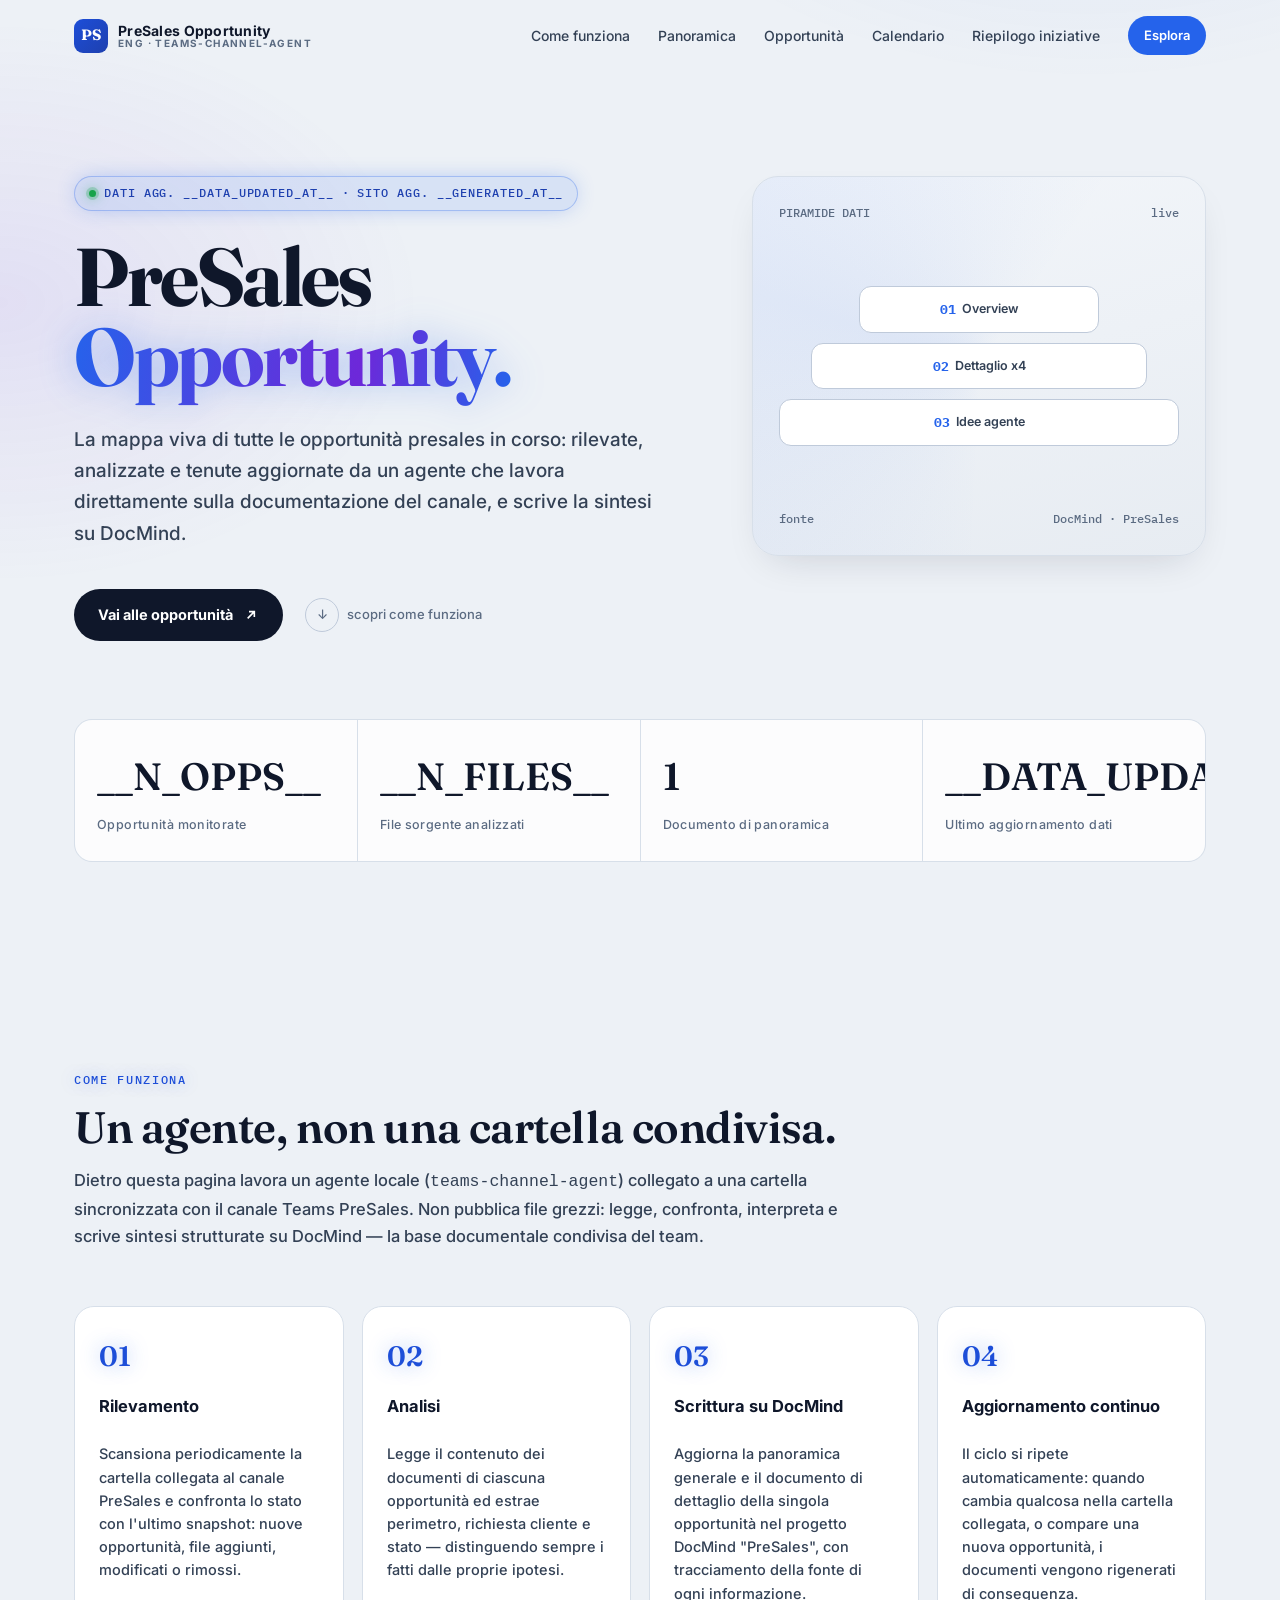
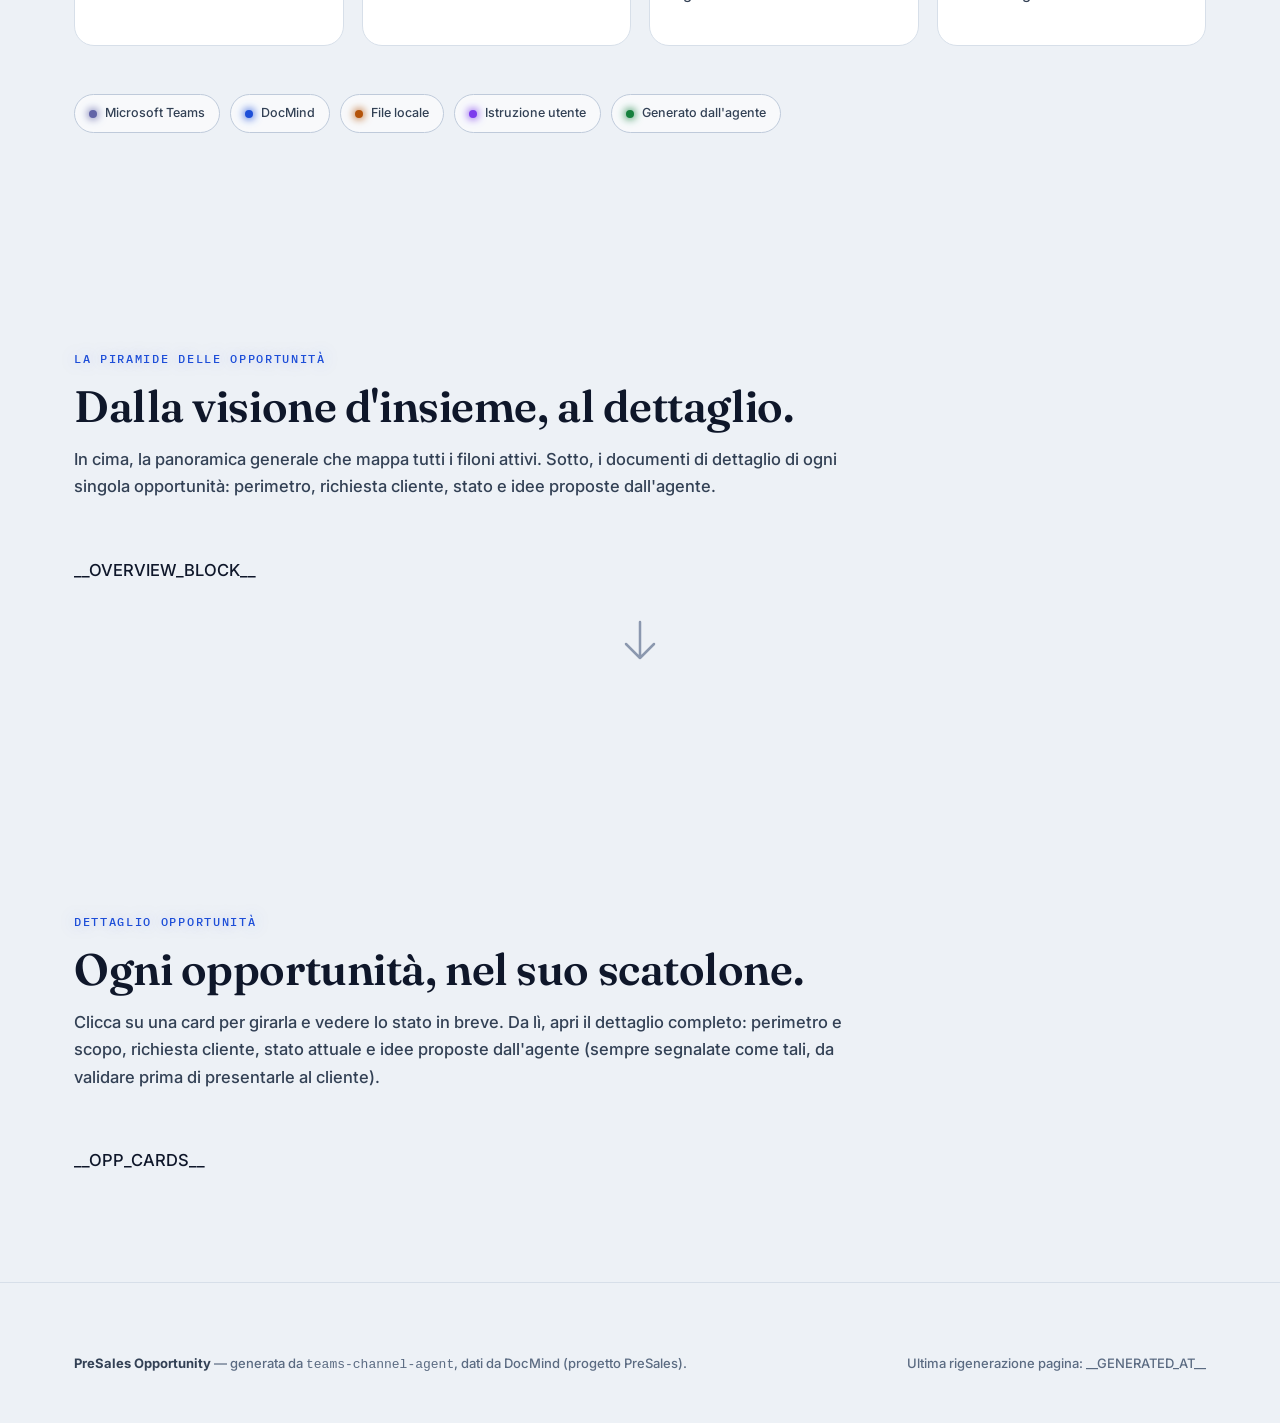
==== commit c3b7afde: "Ciro: recupero contenuti, fix TOC/Gantt, nuova pagina Riepilogo iniziative - Ripristinati i contenut" ====
--- a/site/template.html
+++ b/site/template.html
@@ -24,6 +24,8 @@
       <a href="#come-funziona">Come funziona</a>
       <a href="#panoramica">Panoramica</a>
       <a href="#opportunita">Opportunità</a>
+      <a href="calendario.html">Calendario</a>
+      <a href="riepilogo.html">Riepilogo iniziative</a>
       <a href="#panoramica" class="nav-cta">Esplora</a>
     </nav>
   </div>
--- a/site/assets/site.css
+++ b/site/assets/site.css
@@ -1,30 +1,32 @@
 :root{
-  --bg:#050B16; --bg2:#081222; --bg3:#0C1830;
-  --card:#0F1F38; --card2:#122744;
-  --line:#1C2E4B; --line2:#2A4068;
-  --ink:#FFFFFF; --ink2:#CBD8EE; --ink3:#8EA1C4;
-  --blue:#0073CE; --blue2:#39A7FF; --blue-deep:#003170;
-  --on-accent:#03101F;
+  /* Light Mode — Engineering Modern palette */
+  --bg:#EDF1F6; --bg2:#FFFFFF; --bg3:#E7ECF2;
+  --card:#FFFFFF; --card2:#F3F6FA;
+  --line:#D7DFE9; --line2:#BFCADA;
+  --ink:#0F172A; --ink2:#334155; --ink3:#5B6B82;
+  --blue:#2563EB; --blue2:#1D4ED8; --blue-deep:#1E40AF;
+  --violet:#6D28D9;
+  --on-accent:#FFFFFF;
   --radius:20px;
   --maxw:1180px;
-  --shadow: 0 20px 60px -20px rgba(0,30,70,.55);
+  --shadow: 0 16px 40px -18px rgba(15,23,42,.18);
 }
 *{box-sizing:border-box}
 html{scroll-behavior:smooth;background:var(--bg)}
 body{
   margin:0;background:
-    radial-gradient(70vmax 50vmax at 85% -10%, color-mix(in srgb, var(--blue) 12%, transparent), transparent 60%),
-    radial-gradient(60vmax 40vmax at 0% 10%, color-mix(in srgb, var(--blue-deep) 24%, transparent), transparent 55%),
+    radial-gradient(70vmax 50vmax at 85% -10%, color-mix(in srgb, var(--blue) 10%, transparent), transparent 60%),
+    radial-gradient(60vmax 40vmax at 0% 10%, color-mix(in srgb, var(--violet) 9%, transparent), transparent 55%),
     var(--bg);
   color:var(--ink);
   font-family:"Inter",-apple-system,BlinkMacSystemFont,"Segoe UI",Roboto,sans-serif;
-  font-size:16px; line-height:1.6; -webkit-font-smoothing:antialiased; overflow-x:hidden;
+  font-size:16.5px; font-weight:500; line-height:1.65; -webkit-font-smoothing:antialiased; overflow-x:hidden;
 }
 .wrap{max-width:var(--maxw);margin:0 auto;padding-inline:24px}
-a{color:var(--blue2)}
+a{color:var(--blue)}
 .mono{font-family:"IBM Plex Mono",monospace;font-variant-numeric:tabular-nums}
 h1,h2,h3{font-family:"Fraunces",Georgia,serif;letter-spacing:-.01em;margin:0}
-::selection{background:color-mix(in srgb, var(--blue) 50%, transparent);color:#fff}
+::selection{background:color-mix(in srgb, var(--blue) 28%, transparent);color:var(--ink)}
 
 /* progress bar */
 .progress{position:fixed;top:0;left:0;height:3px;width:0%;background:linear-gradient(90deg,var(--blue-deep),var(--blue2));z-index:1000;transition:width .08s linear}
@@ -47,25 +49,25 @@
 /* hero */
 .hero{position:relative;padding:176px 0 100px;overflow:hidden}
 .hero-grid{display:grid;grid-template-columns:1.25fr .9fr;gap:48px;align-items:start}
-.hero-visual{position:relative;min-height:380px;border:1px solid var(--line2);border-radius:26px;background:linear-gradient(165deg, var(--card2), var(--bg2));overflow:hidden;display:flex;flex-direction:column;justify-content:space-between;padding:26px}
-.hero-visual::before{content:"";position:absolute;inset:-30%;background:conic-gradient(from 180deg at 50% 50%, transparent, color-mix(in srgb,var(--blue2) 30%, transparent), transparent 60%);animation:spin 14s linear infinite;opacity:.5}
+.hero-visual{position:relative;min-height:380px;border:1px solid var(--line);border-radius:26px;background:linear-gradient(165deg, var(--card2), var(--bg3));overflow:hidden;display:flex;flex-direction:column;justify-content:space-between;padding:26px;box-shadow:var(--shadow)}
+.hero-visual::before{content:"";position:absolute;inset:-30%;background:conic-gradient(from 180deg at 50% 50%, transparent, color-mix(in srgb,var(--blue) 14%, transparent), transparent 60%);animation:spin 14s linear infinite;opacity:.6}
 @keyframes spin{to{transform:rotate(360deg)}}
 .hero-visual .hv-row{position:relative;display:flex;justify-content:space-between;align-items:center;font-family:"IBM Plex Mono",monospace;font-size:12px;color:var(--ink3)}
 .hero-visual .hv-pyramid{position:relative;flex:1;display:flex;flex-direction:column;align-items:center;justify-content:center;gap:10px;padding:20px 0}
-.hv-tier{display:flex;align-items:center;justify-content:center;border:1px solid var(--line2);border-radius:12px;background:color-mix(in srgb, var(--bg2) 70%, transparent);color:var(--ink2);font-size:12.5px;font-weight:600;padding:12px 0}
+.hv-tier{display:flex;align-items:center;justify-content:center;border:1px solid var(--line2);border-radius:12px;background:var(--bg2);color:var(--ink2);font-size:12.5px;font-weight:600;padding:12px 0}
 .hv-tier.t1{width:60%}
 .hv-tier.t2{width:84%}
 .hv-tier.t3{width:100%}
-.hv-tier b{color:var(--blue2);font-family:"IBM Plex Mono",monospace;margin-right:6px}
-.kicker{display:inline-flex;align-items:center;gap:8px;font-family:"IBM Plex Mono",monospace;font-size:11.5px;font-weight:500;letter-spacing:.08em;text-transform:uppercase;color:var(--blue2);background:color-mix(in srgb, var(--blue) 12%, transparent);border:1px solid color-mix(in srgb, var(--blue) 35%, transparent);padding:7px 14px;border-radius:980px;margin-bottom:26px;flex-wrap:wrap}
-.kicker .dot-live{width:7px;height:7px;border-radius:50%;background:#4ADE80;box-shadow:0 0 0 3px color-mix(in srgb,#4ADE80 30%, transparent);animation:pulse 2s infinite}
+.hv-tier b{color:var(--blue);font-family:"IBM Plex Mono",monospace;margin-right:6px}
+.kicker{display:inline-flex;align-items:center;gap:8px;font-family:"IBM Plex Mono",monospace;font-size:11.5px;font-weight:500;letter-spacing:.08em;text-transform:uppercase;color:var(--blue-deep);background:color-mix(in srgb, var(--blue) 10%, transparent);border:1px solid color-mix(in srgb, var(--blue) 30%, transparent);padding:7px 14px;border-radius:980px;margin-bottom:26px;flex-wrap:wrap;box-shadow:0 0 22px -6px color-mix(in srgb, var(--blue) 45%, transparent)}
+.kicker .dot-live{width:7px;height:7px;border-radius:50%;background:#16A34A;box-shadow:0 0 0 3px color-mix(in srgb,#16A34A 25%, transparent), 0 0 12px 1px color-mix(in srgb,#16A34A 55%, transparent);animation:pulse 2s infinite}
 @keyframes pulse{0%,100%{opacity:1}50%{opacity:.4}}
 h1.title{font-size:clamp(44px,6.4vw,84px);font-weight:700;line-height:.98;letter-spacing:-.03em}
-h1.title .accent{background:linear-gradient(100deg,var(--blue2),#9fd8ff 60%, var(--blue2));-webkit-background-clip:text;background-clip:text;color:transparent}
+h1.title .accent{background:linear-gradient(100deg,var(--blue),var(--violet) 65%, var(--blue));-webkit-background-clip:text;background-clip:text;color:transparent;filter:drop-shadow(0 0 18px color-mix(in srgb, var(--blue) 35%, transparent))}
 .hero p.lead{margin-top:26px;max-width:92%;font-size:19px;color:var(--ink2);line-height:1.65}
 .hero-cta-row{margin-top:40px;display:flex;align-items:center;gap:22px;flex-wrap:wrap}
-.btn-primary{display:inline-flex;align-items:center;gap:10px;background:var(--ink);color:#061020;font-weight:700;padding:14px 24px;border-radius:980px;text-decoration:none;font-size:14.5px;transition:transform .25s cubic-bezier(.2,.8,.2,1), box-shadow .25s}
-.btn-primary:hover{transform:translateY(-2px);box-shadow:0 14px 34px -10px rgba(255,255,255,.25)}
+.btn-primary{display:inline-flex;align-items:center;gap:10px;background:var(--ink);color:#fff;font-weight:700;padding:14px 24px;border-radius:980px;text-decoration:none;font-size:14.5px;transition:transform .25s cubic-bezier(.2,.8,.2,1), box-shadow .25s}
+.btn-primary:hover{transform:translateY(-2px);box-shadow:0 14px 34px -10px rgba(15,23,42,.35)}
 .btn-primary svg{transition:transform .25s}
 .btn-primary:hover svg{transform:translate(3px,-3px)}
 .scroll-hint{display:inline-flex;align-items:center;gap:8px;color:var(--ink3);font-size:13px;text-decoration:none}
@@ -80,7 +82,7 @@
 
 /* section generic */
 section{padding:108px 0;position:relative}
-.section-label{font-family:"IBM Plex Mono",monospace;font-size:12px;letter-spacing:.14em;text-transform:uppercase;color:var(--blue2);margin-bottom:14px;display:block}
+.section-label{font-family:"IBM Plex Mono",monospace;font-size:12px;letter-spacing:.14em;text-transform:uppercase;color:var(--blue2);margin-bottom:14px;display:block;text-shadow:0 0 16px color-mix(in srgb, var(--blue) 35%, transparent)}
 .section-head{max-width:800px;margin-bottom:56px}
 .section-head h2{font-size:clamp(28px,4.2vw,44px);font-weight:600;line-height:1.08}
 .section-head p{margin-top:16px;color:var(--ink2);font-size:16.5px;line-height:1.65}
@@ -89,25 +91,25 @@
 .steps{display:grid;grid-template-columns:repeat(auto-fit,minmax(230px,1fr));gap:18px}
 .step{background:var(--card);border:1px solid var(--line);border-radius:var(--radius);padding:26px 24px;transition:transform .3s, border-color .3s, box-shadow .3s}
 .step:hover{transform:translateY(-4px);border-color:var(--line2);box-shadow:var(--shadow)}
-.step .n{font-family:"Fraunces",serif;font-size:28px;color:var(--blue2);font-weight:600}
+.step .n{font-family:"Fraunces",serif;font-size:28px;color:var(--blue2);font-weight:600;text-shadow:0 0 20px color-mix(in srgb, var(--blue) 40%, transparent)}
 .step h4{margin-top:14px;font-size:16.5px;color:var(--ink);font-family:"Inter";font-weight:700}
 .step p{margin-top:8px;color:var(--ink2);font-size:14.5px;line-height:1.6}
 
 .legend{margin-top:48px;display:flex;flex-wrap:wrap;gap:10px}
 .badge{display:inline-flex;align-items:center;gap:8px;padding:8px 14px;border-radius:980px;border:1px solid var(--line2);font-size:12.5px;color:var(--ink2);background:color-mix(in srgb, var(--bg2) 60%, transparent)}
-.badge i{width:8px;height:8px;border-radius:50%;display:inline-block}
-.badge.teams i{background:#6264A7}
-.badge.docmind i{background:var(--blue2)}
-.badge.locale i{background:#F5A524}
-.badge.istruzione i{background:#C084FC}
-.badge.agente i{background:#4ADE80}
+.badge i{width:8px;height:8px;border-radius:50%;display:inline-block;box-shadow:0 0 8px 1px currentColor}
+.badge.teams i{background:#6264A7;color:#6264A7}
+.badge.docmind i{background:var(--blue2);color:var(--blue2)}
+.badge.locale i{background:#B45309;color:#B45309}
+.badge.istruzione i{background:#7C3AED;color:#7C3AED}
+.badge.agente i{background:#15803D;color:#15803D}
 
 /* pyramid / overview */
 .pyramid-tag{display:flex;align-items:center;gap:10px;margin-bottom:18px}
 .overview-card{background:linear-gradient(180deg, var(--card2), var(--card));border:1px solid var(--line2);border-radius:28px;padding:40px 40px 10px;box-shadow:var(--shadow);position:relative;overflow:hidden}
 .overview-card::before{content:"";position:absolute;inset:0;background:radial-gradient(60% 50% at 15% 0%, color-mix(in srgb,var(--blue) 18%, transparent), transparent 70%);pointer-events:none}
 .overview-head{position:relative;display:flex;flex-wrap:wrap;align-items:baseline;gap:14px;margin-bottom:8px}
-.overview-kicker{font-family:"IBM Plex Mono",monospace;font-size:11.5px;letter-spacing:.1em;text-transform:uppercase;color:var(--blue2)}
+.overview-kicker{font-family:"IBM Plex Mono",monospace;font-size:11.5px;letter-spacing:.1em;text-transform:uppercase;color:var(--blue2);text-shadow:0 0 16px color-mix(in srgb, var(--blue) 35%, transparent)}
 .overview-head h3{font-size:22px;font-weight:600}
 .overview-updated{margin-left:auto;font-size:12px;color:var(--ink3)}
 
@@ -120,12 +122,12 @@
 .flip-card{background:transparent;perspective:1600px;min-height:340px}
 .flip-card-inner{position:relative;width:100%;height:100%;min-height:340px;transition:transform .6s cubic-bezier(.2,.8,.2,1);transform-style:preserve-3d;cursor:pointer;border-radius:20px}
 .flip-card.is-flipped .flip-card-inner{transform:rotateY(180deg)}
-.flip-card:focus-visible .flip-card-inner{outline:2px solid var(--blue2);outline-offset:3px}
+.flip-card:focus-visible .flip-card-inner{outline:2px solid var(--violet);outline-offset:3px}
 .flip-face{position:absolute;inset:0;backface-visibility:hidden;-webkit-backface-visibility:hidden;border-radius:20px;border:1px solid var(--line);background:var(--card);padding:26px 24px;display:flex;flex-direction:column}
 .flip-card:hover .flip-face-front{border-color:var(--line2);box-shadow:var(--shadow)}
 .flip-face-back{transform:rotateY(180deg);background:linear-gradient(180deg,var(--card2),var(--card));border-color:color-mix(in srgb, var(--accent) 40%, var(--line2))}
 .opp-num{font-family:"IBM Plex Mono",monospace;color:var(--ink3);font-size:13px}
-.opp-status{align-self:flex-start;font-size:11.5px;font-weight:600;color:var(--accent);background:color-mix(in srgb, var(--accent) 16%, transparent);border:1px solid color-mix(in srgb, var(--accent) 45%, transparent);padding:5px 12px;border-radius:980px;white-space:nowrap;margin-top:12px}
+.opp-status{align-self:flex-start;font-size:11.5px;font-weight:600;color:var(--accent);background:color-mix(in srgb, var(--accent) 16%, transparent);border:1px solid color-mix(in srgb, var(--accent) 45%, transparent);padding:5px 12px;border-radius:980px;white-space:nowrap;margin-top:12px;box-shadow:0 0 20px -4px color-mix(in srgb, var(--accent) 55%, transparent)}
 .opp-title{font-weight:700;font-size:19px;color:var(--ink);font-family:"Inter";margin-top:14px}
 .opp-client{font-size:13px;color:var(--ink3);margin-top:4px}
 .opp-summary{margin-top:14px;font-size:14px;color:var(--ink2);line-height:1.6;flex:1}
@@ -149,13 +151,14 @@
 .detail-meta{margin-top:22px;display:flex;flex-wrap:wrap;gap:10px 22px;font-size:13px;color:var(--ink3)}
 .detail-meta b{color:var(--ink2)}
 .detail-layout{display:grid;grid-template-columns:240px 1fr;gap:48px;align-items:start;padding-top:0}
-.detail-toc{position:sticky;top:100px;border:1px solid var(--line);border-radius:16px;padding:18px;background:var(--card)}
-.detail-toc-label{font-family:"IBM Plex Mono",monospace;font-size:11px;letter-spacing:.1em;text-transform:uppercase;color:var(--blue2);margin-bottom:10px;display:block}
+.detail-toc{position:sticky;top:100px;border:1px solid var(--line);border-radius:16px;padding:18px;background:var(--card);max-height:calc(100vh - 120px);overflow-y:auto}
+.detail-toc-label{font-family:"IBM Plex Mono",monospace;font-size:11px;letter-spacing:.1em;text-transform:uppercase;color:var(--blue2);margin-bottom:10px;display:block;text-shadow:0 0 14px color-mix(in srgb, var(--blue) 30%, transparent)}
 .detail-toc a{display:block;padding:7px 0;font-size:13.5px;color:var(--ink2);text-decoration:none;border-left:2px solid transparent;padding-left:12px;margin-left:-13px;transition:color .2s,border-color .2s}
 .detail-toc a.toc-h3{padding-left:24px;font-size:13px;color:var(--ink3)}
-.detail-toc a:hover,.detail-toc a.active{color:var(--ink);border-left-color:var(--blue2)}
+.detail-toc a:hover{color:var(--ink);border-left-color:var(--blue2)}
+.detail-toc a.active{color:var(--ink);border-left-color:var(--violet);font-weight:600}
 .detail-content{min-width:0}
-.detail-content .prose{font-size:15.5px}
+.detail-content .prose{font-size:16px}
 .detail-content .prose h1{display:none}
 @media (max-width:860px){
   .detail-layout{grid-template-columns:1fr}
@@ -163,7 +166,7 @@
 }
 
 /* prose (rendered markdown) */
-.prose{color:var(--ink2);font-size:15px;line-height:1.75}
+.prose{color:var(--ink2);font-size:15.5px;line-height:1.75;font-weight:500}
 .prose h1{display:none}
 .prose h2{font-family:"Inter";font-size:16.5px;font-weight:700;color:var(--ink);margin:26px 0 10px;padding-top:16px;border-top:1px solid var(--line)}
 .prose h2:first-child{border-top:none;padding-top:0;margin-top:4px}
@@ -175,13 +178,16 @@
 .prose code{background:var(--bg3);padding:2px 6px;border-radius:5px;font-family:"IBM Plex Mono",monospace;font-size:13px;color:var(--blue2)}
 .prose table{border-collapse:collapse;width:100%;margin:14px 0;font-size:13.5px}
 .prose th,.prose td{border:1px solid var(--line);padding:8px 10px;text-align:left}
+.prose img{max-width:100%;height:auto;display:block;margin:14px auto 4px;border:1px solid var(--line);border-radius:10px;background:#fff}
+.prose img + em{display:block;text-align:center;font-size:12.5px;color:var(--ink3);margin:0 0 18px;font-style:normal}
 .prose th{color:var(--ink);background:var(--bg3)}
 .prose blockquote.src-note{margin:14px 0;padding:12px 16px;border-left:3px solid var(--blue2);background:color-mix(in srgb, var(--blue) 8%, transparent);border-radius:0 10px 10px 0;font-size:13.5px;color:var(--ink2)}
 .prose blockquote.src-note p{margin:0}
 
 /* reveal animation */
-.reveal{opacity:0;transform:translateY(24px);transition:opacity .7s cubic-bezier(.2,.7,.2,1), transform .7s cubic-bezier(.2,.7,.2,1)}
+.reveal{opacity:0;transform:translateY(24px);transition:opacity .7s cubic-bezier(.2,.7,.2,1), transform .7s cubic-bezier(.2,.7,.2,1);animation:reveal-fallback 0s 1.2s forwards}
 .reveal.in{opacity:1;transform:translateY(0)}
+@keyframes reveal-fallback{to{opacity:1;transform:translateY(0)}}
 
 /* footer */
 footer{padding:70px 0 50px;border-top:1px solid var(--line)}
@@ -199,3 +205,118 @@
   .opp-sub{padding-left:24px}
   .overview-card{padding:28px 22px 10px}
 }
+
+/* ===== Dashboard stato (Ciro) — pagina di dettaglio ===== */
+.dashboard-card{
+  background:var(--card2);border:1px solid var(--line);border-radius:var(--radius);
+  padding:24px 26px;margin-bottom:32px;box-shadow:var(--shadow);
+}
+.dashboard-head{display:flex;align-items:center;justify-content:space-between;gap:12px;flex-wrap:wrap;margin-bottom:14px}
+.dash-stato-badge{
+  --accent:#5F7290;font-family:"IBM Plex Mono",monospace;font-size:12.5px;font-weight:600;
+  color:var(--accent);background:color-mix(in srgb, var(--accent) 14%, transparent);
+  border:1px solid color-mix(in srgb, var(--accent) 40%, transparent);
+  border-radius:999px;padding:4px 12px;
+  box-shadow:0 0 10px 1px color-mix(in srgb, var(--accent) 35%, transparent);
+}
+.dashboard-meta{display:flex;flex-direction:column;gap:6px;margin-bottom:18px;font-size:14px;color:var(--ink2)}
+.dash-deadline b, .dash-waiting b{color:var(--ink)}
+
+/* timeline orizzontale: scorrevole, data sopra la linea, stato sotto */
+.htimeline{
+  list-style:none;margin:0;padding:10px 4px 6px;display:flex;align-items:flex-start;gap:0;
+  overflow-x:auto;scroll-snap-type:x proximity;
+}
+.htimeline-item{
+  --accent:#5F7290;position:relative;flex:0 0 220px;scroll-snap-align:start;
+  padding:26px 14px 0;text-align:center;
+}
+.htimeline-item::before{
+  content:"";position:absolute;top:6px;left:0;right:0;height:2px;background:var(--line);
+}
+.htimeline-item:first-child::before{left:50%}
+.htimeline-item:last-child::before{right:50%}
+.htimeline-date{
+  position:absolute;top:-16px;left:0;right:0;text-align:center;
+  font-family:"IBM Plex Mono",monospace;font-size:12px;color:var(--ink3);
+}
+.htimeline-dot{
+  position:absolute;top:0;left:50%;transform:translateX(-50%);width:13px;height:13px;border-radius:50%;
+  background:var(--accent);box-shadow:0 0 9px 2px color-mix(in srgb, var(--accent) 55%, transparent);
+  border:2px solid var(--card2);z-index:1;font-size:9px;line-height:13px;color:var(--card2);text-align:center;
+}
+.htimeline-impegno .htimeline-dot{border-radius:3px;transform:translateX(-50%) rotate(45deg)}
+.htimeline-impegno .htimeline-body{opacity:.9;font-style:italic}
+.htimeline-stato{display:block;font-size:13px;font-weight:700;color:var(--accent);margin-bottom:8px}
+.htimeline-body{text-align:left}
+.htimeline-nota{margin:0 0 8px;font-size:13.5px;color:var(--ink2);line-height:1.5}
+.htimeline-empty{color:var(--ink3);font-size:14px}
+@media (max-width:720px){
+  .htimeline-item{flex:0 0 180px}
+}
+.economics-row{display:flex;flex-wrap:wrap;gap:8px}
+.economics-chip{
+  font-family:"IBM Plex Mono",monospace;font-size:12px;background:var(--bg3);
+  border:1px solid var(--line);border-radius:8px;padding:3px 9px;color:var(--ink2);
+}
+.economics-chip b{color:var(--ink);font-weight:600}
+
+/* ===== Calendario impegni ===== */
+.calendar-list{list-style:none;margin:0;padding:0;display:flex;flex-direction:column;gap:10px}
+.cal-row{
+  --accent:#5F7290;display:grid;grid-template-columns:120px 150px 1fr auto;align-items:center;gap:16px;
+  background:var(--card2);border:1px solid var(--line);border-left:4px solid var(--accent);
+  border-radius:12px;padding:14px 18px;
+}
+.cal-row.is-past{opacity:.55}
+.cal-date{font-family:"IBM Plex Mono",monospace;font-size:13px;color:var(--ink);font-weight:600}
+.cal-tipo{
+  --accent:#5F7290;font-size:12px;font-weight:700;color:var(--accent);
+  background:color-mix(in srgb, var(--accent) 14%, transparent);
+  border-radius:999px;padding:3px 10px;justify-self:start;
+  box-shadow:0 0 8px 1px color-mix(in srgb, var(--accent) 30%, transparent);
+}
+.cal-titolo{font-size:14.5px;color:var(--ink2)}
+.cal-link{font-size:13.5px;font-weight:600;white-space:nowrap}
+.cal-empty{color:var(--ink3);font-size:14px;padding:14px 0}
+@media (max-width:720px){
+  .cal-row{grid-template-columns:1fr 1fr;grid-template-areas:"date tipo" "titolo titolo" "link link"}
+  .cal-date{grid-area:date}.cal-tipo{grid-area:tipo}.cal-titolo{grid-area:titolo}.cal-link{grid-area:link}
+}
+
+/* --- Riepilogo iniziative: KPI, Gantt timeline, ROI --- */
+.kpi-row{display:grid;grid-template-columns:repeat(auto-fit,minmax(170px,1fr));gap:14px;margin-bottom:10px}
+.kpi-card{--accent:#2563EB;background:var(--card);border:1px solid var(--line);border-radius:16px;padding:18px 20px;display:flex;flex-direction:column;gap:6px;border-top:3px solid var(--accent)}
+.kpi-num{font-family:"Fraunces",serif;font-size:30px;font-weight:600;color:var(--ink)}
+.kpi-label{font-size:12.5px;color:var(--ink3)}
+
+.gantt-wrap{background:var(--card);border:1px solid var(--line);border-radius:18px;padding:22px 24px}
+.gantt{position:relative;display:flex;flex-direction:column;gap:14px;padding-top:4px}
+.gantt-row{display:grid;grid-template-columns:200px 1fr;align-items:center;gap:14px}
+.gantt-label{font-size:13.5px;font-weight:600;color:var(--ink2);text-decoration:none;display:flex;align-items:center;gap:8px;flex-wrap:wrap}
+.gantt-label:hover{color:var(--blue2)}
+.gantt-esito{--accent:#5F7290;font-size:10.5px;font-weight:700;color:var(--accent);background:color-mix(in srgb, var(--accent) 16%, transparent);border-radius:999px;padding:2px 8px}
+.gantt-track{position:relative;height:22px;background:var(--card2);border-radius:999px;border:1px solid var(--line)}
+.gantt-seg{--accent:#2563EB;position:absolute;top:2px;bottom:2px;border-radius:999px;background:var(--accent);opacity:.85}
+.gantt-today-tick{position:absolute;top:-6px;bottom:-6px;width:2px;background:var(--violet);opacity:.6;z-index:1;transform:translateX(-50%)}
+.gantt-marker{--accent:#5F7290;position:absolute;top:-11px;transform:translateX(-50%);color:var(--accent);font-size:11px;cursor:default}
+.gantt-marker--offscale{opacity:.6;filter:saturate(.7)}
+.gantt-legend{display:flex;flex-wrap:wrap;gap:14px;margin-top:18px;padding-top:14px;border-top:1px solid var(--line)}
+.gantt-legend-item{display:flex;align-items:center;gap:6px;font-size:12px;color:var(--ink3)}
+.gantt-legend-item i{--accent:#2563EB;width:10px;height:10px;border-radius:3px;background:var(--accent);display:inline-block}
+
+.roi-block{display:flex;flex-direction:column;gap:18px}
+.roi-row{background:var(--card);border:1px solid var(--line);border-radius:16px;padding:18px 20px}
+.roi-row--empty{opacity:.7}
+.roi-label{font-size:14px;font-weight:700;color:var(--ink);display:flex;align-items:center;gap:8px;margin-bottom:10px}
+.roi-esito{--accent:#5F7290;font-size:10.5px;font-weight:700;color:var(--accent);background:color-mix(in srgb, var(--accent) 16%, transparent);border-radius:999px;padding:2px 8px;font-style:normal}
+.roi-empty-note{font-size:13px;color:var(--ink3)}
+.roi-bars{display:flex;flex-direction:column;gap:6px}
+.roi-bar{min-width:fit-content;max-width:100%;border-radius:8px;padding:6px 12px;font-size:12.5px;font-weight:600;color:#fff;white-space:nowrap}
+.roi-bar--cost{background:linear-gradient(90deg,var(--blue2),var(--blue))}
+.roi-bar--value{background:linear-gradient(90deg,#15803D,#22A555)}
+.roi-foot{display:flex;gap:14px;margin-top:8px;font-size:12px;color:var(--ink3);flex-wrap:wrap}
+.roi-net{--accent:#15803D;color:var(--accent);font-weight:700}
+@media (max-width:720px){
+  .gantt-row{grid-template-columns:1fr}
+}
